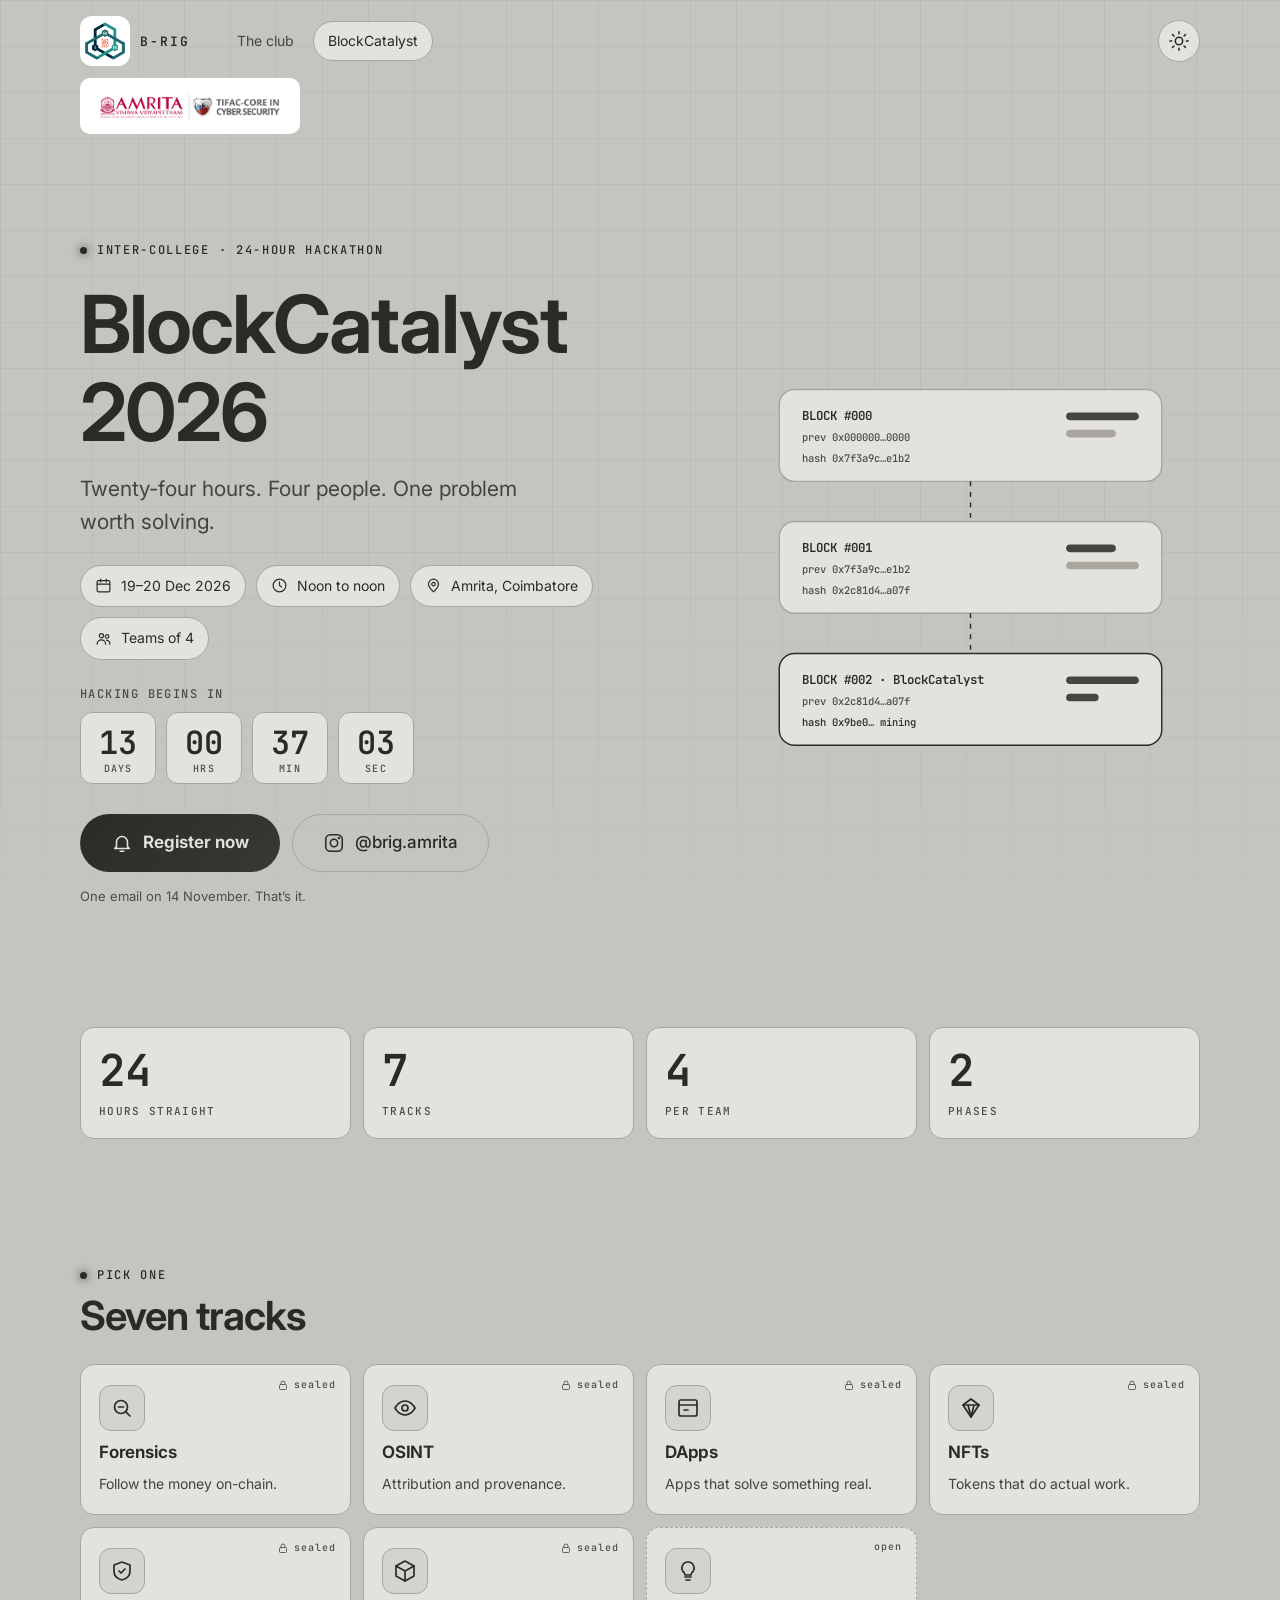
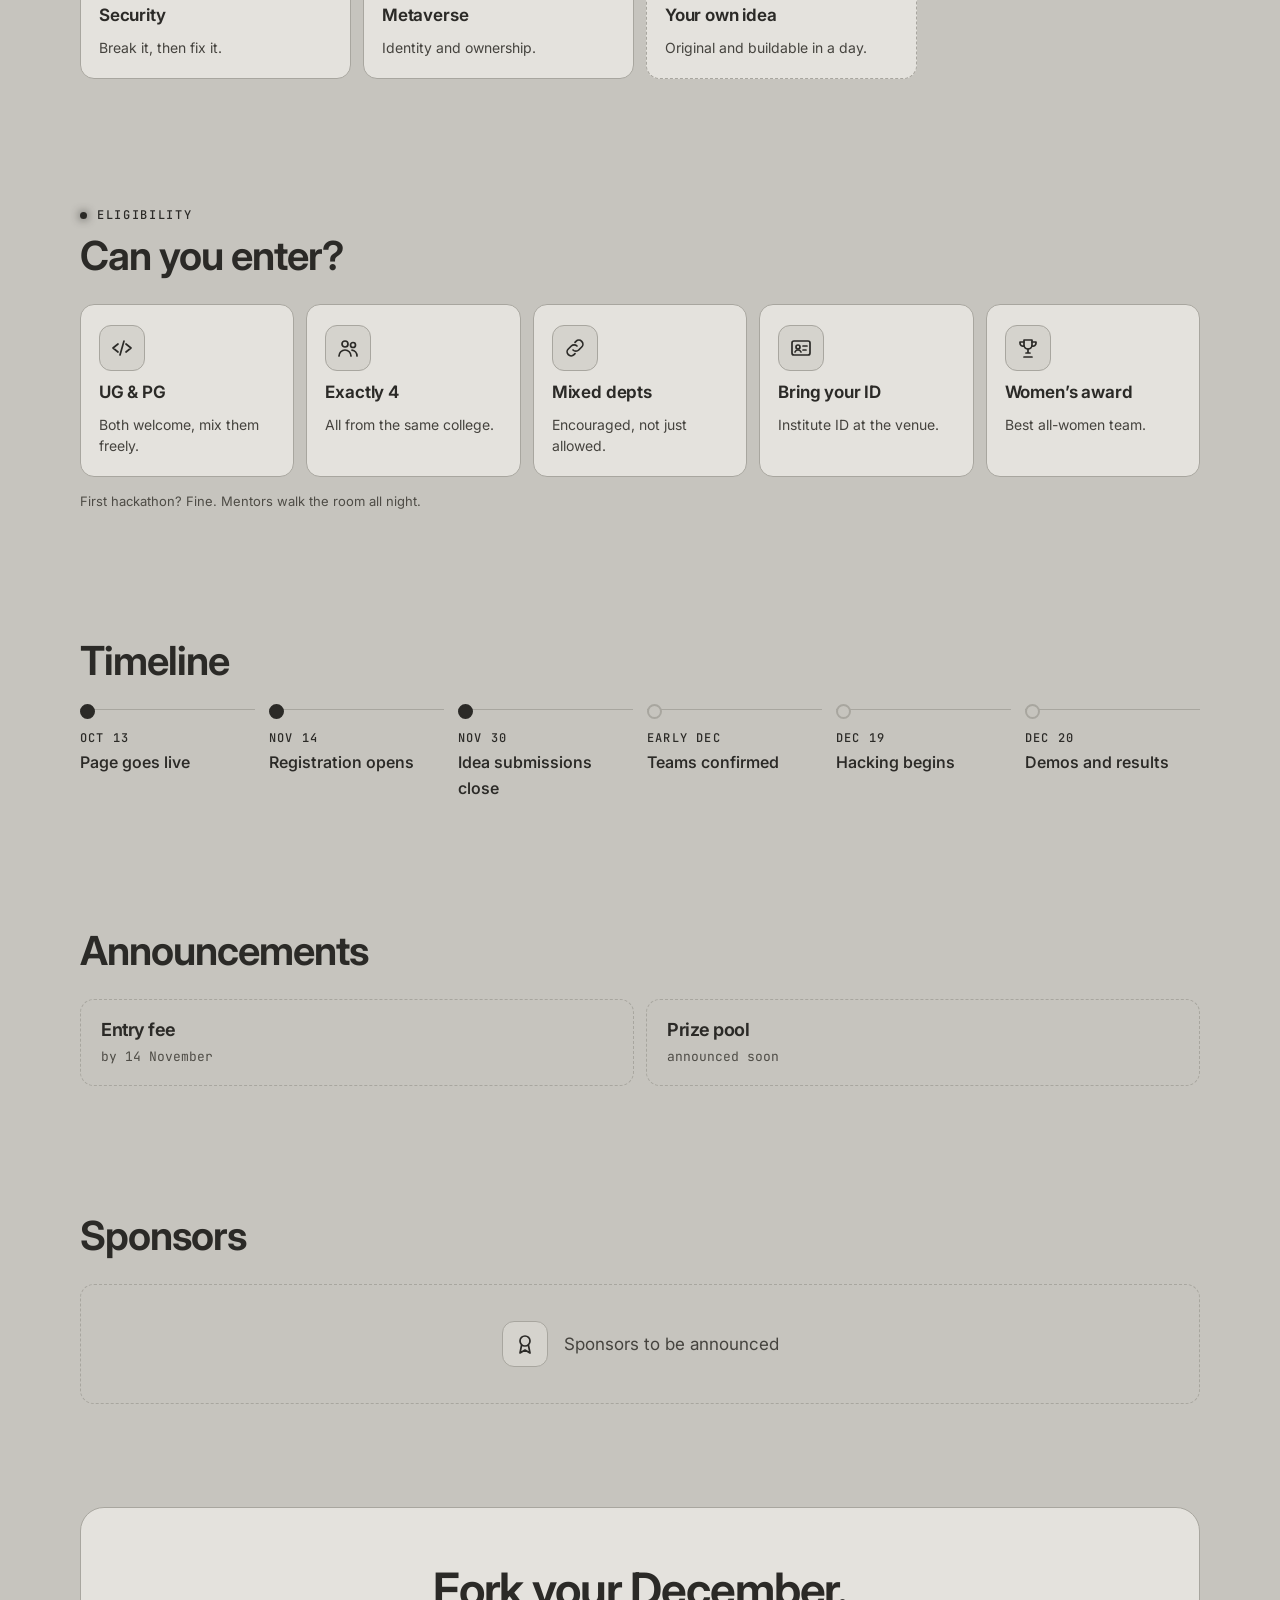
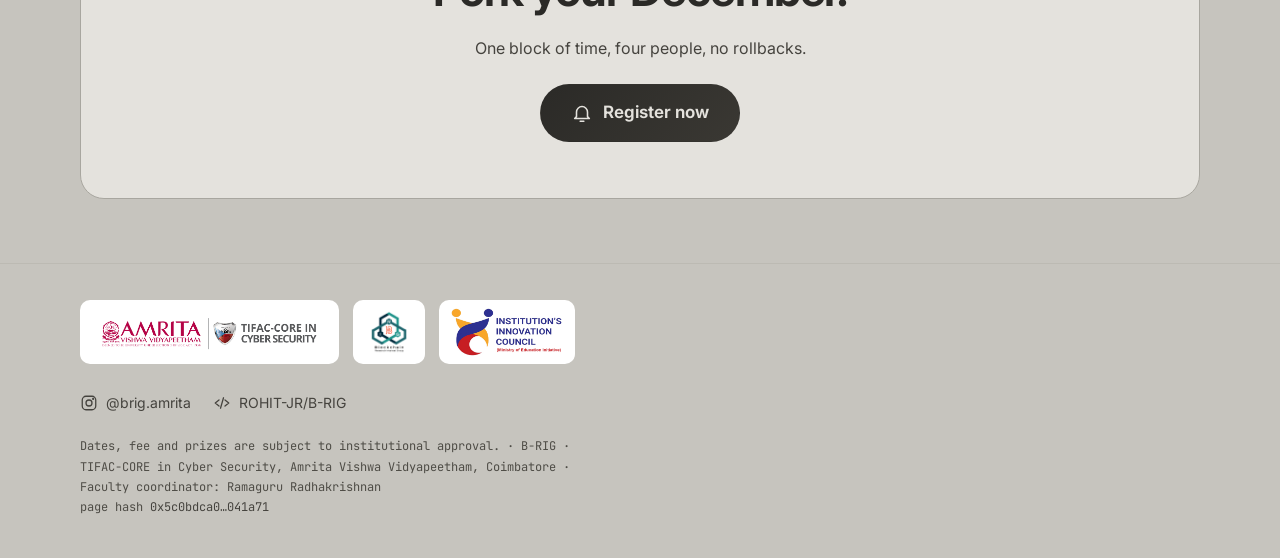
==== blockcatalyst.html @ 47c25714 "Scroll motion: staggered reveals that replay on scroll-back, scrubbed progress bar, timeline fill, h" ====
<!DOCTYPE html>
<html lang="en" data-theme="light">
<head>
<meta charset="utf-8">
<meta name="viewport" content="width=device-width, initial-scale=1, viewport-fit=cover">
<title>BlockCatalyst 2026 — 24-Hour Blockchain Hackathon | B-RIG Amrita</title>
<meta name="description" content="Twenty-four hours, four people, one problem worth solving. BlockCatalyst 2026 is an inter-college blockchain hackathon at Amrita Vishwa Vidyapeetham, Coimbatore. December 19–20. Registration opens November 14.">
<meta name="theme-color" content="#C6C4BE">
<link rel="canonical" href="https://rohit-jr.github.io/B-RIG/blockcatalyst.html">

<meta property="og:type" content="website">
<meta property="og:title" content="BlockCatalyst 2026 — 24-Hour Blockchain Hackathon">
<meta property="og:description" content="Twenty-four hours. Four people. One problem worth solving. 19–20 December 2026, Amrita Coimbatore.">
<meta property="og:url" content="https://rohit-jr.github.io/B-RIG/blockcatalyst.html">
<meta property="og:image" content="https://rohit-jr.github.io/B-RIG/assets/img/og-cover.png">
<meta name="twitter:card" content="summary_large_image">

<script>
/* Apply the saved theme before first paint so there is no flash. Light is the default. */
document.documentElement.classList.add('js');
(function(){try{var t=localStorage.getItem('brig-theme');if(t==='light'||t==='dark')document.documentElement.setAttribute('data-theme',t);}catch(e){}})();
</script>
<link rel="icon" href="assets/img/logos/brig.png">
<link rel="preconnect" href="https://fonts.googleapis.com">
<link rel="preconnect" href="https://fonts.gstatic.com" crossorigin>
<link href="https://fonts.googleapis.com/css2?family=Inter:wght@400;500;600;700&family=JetBrains+Mono:wght@400;500;600&display=swap" rel="stylesheet">
<link rel="stylesheet" href="assets/css/style.css?v=11">
</head>
<body>
<a class="skip" href="#main">Skip to content</a>

<header class="wrap topbar">
  <a class="brand" href="index.html" aria-label="B-RIG home">
    <img src="assets/img/logos/brig-mark.png" alt="" width="296" height="296">
    <span>B&#8209;RIG</span>
  </a>
  <nav class="nav" aria-label="Main">
    <a href="index.html">The club</a>
    <a href="blockcatalyst.html" aria-current="page">BlockCatalyst</a>
  </nav>
  <div class="topbar-end">
    <button class="toggle" id="theme-toggle" type="button" aria-label="Switch theme">
      <svg class="ic i-moon" aria-hidden="true"><use href="assets/img/icons.svg#moon"/></svg>
      <svg class="ic i-sun" aria-hidden="true"><use href="assets/img/icons.svg#sun"/></svg>
    </button>
  </div>
</header>

<div class="wrap instband">
  <img src="assets/img/logos/amrita-tifac.png" alt="Amrita Vishwa Vidyapeetham, TIFAC-CORE in Cyber Security" width="927" height="189">
</div>

<main id="main" class="wrap">

  <section class="hero">
    <div>
      <span class="eyebrow">Inter-college &middot; 24-hour hackathon</span>
      <h1>BlockCatalyst <span class="grad-text">2026</span></h1>
      <p class="sub">Twenty-four hours. Four people. One problem worth solving.</p>
      <div class="chips">
        <span class="chip"><svg class="ic" aria-hidden="true"><use href="assets/img/icons.svg#calendar"/></svg>19&ndash;20 Dec 2026</span><span class="chip"><svg class="ic" aria-hidden="true"><use href="assets/img/icons.svg#clock"/></svg>Noon to noon</span><span class="chip"><svg class="ic" aria-hidden="true"><use href="assets/img/icons.svg#pin"/></svg>Amrita, Coimbatore</span><span class="chip"><svg class="ic" aria-hidden="true"><use href="assets/img/icons.svg#users"/></svg>Teams of 4</span>
      </div>
      <div class="countdown">
        <span class="cd-label" data-cd-label>Registration opens in</span>
        <div class="cd-grid" aria-hidden="true">
          <div class="cd-unit"><span class="num" data-c="d">--</span><span class="lbl">DAYS</span></div>
          <div class="cd-unit"><span class="num" data-c="h">--</span><span class="lbl">HRS</span></div>
          <div class="cd-unit"><span class="num" data-c="m">--</span><span class="lbl">MIN</span></div>
          <div class="cd-unit"><span class="num" data-c="s">--</span><span class="lbl">SEC</span></div>
        </div>
      </div>
      <div class="cta-row">
        <a class="btn btn-primary btn-lg" data-form href="#"><svg class="ic" aria-hidden="true"><use href="assets/img/icons.svg#bell"/></svg><span data-cta-label>Get notified</span></a>
        <a class="btn btn-lg" href="https://www.instagram.com/brig.amrita" target="_blank" rel="noopener"><svg class="ic" aria-hidden="true"><use href="assets/img/icons.svg#instagram"/></svg>@brig.amrita</a>
      </div>
      <p class="micro">One email on 14 November. That&rsquo;s it.</p>
    </div>
    <div class="chainviz" aria-hidden="true">
  <svg viewBox="0 0 480 400" role="presentation">
    <g>
      <rect class="cv-block" x="40" y="10" width="400" height="96" rx="16"/>
      <text class="cv-title" x="64" y="42">BLOCK #000</text>
      <text class="cv-txt" x="64" y="64">prev 0x000000…0000</text>
      <text class="cv-txt" x="64" y="86">hash 0x7f3a9c…e1b2</text>
      <rect class="cv-bar a" x="340" y="34" width="76" height="8" rx="4"/>
      <rect class="cv-bar" x="340" y="52" width="52" height="8" rx="4"/>
    </g>
    <line class="cv-link" x1="240" y1="106" x2="240" y2="148"/>
    <g>
      <rect class="cv-block" x="40" y="148" width="400" height="96" rx="16"/>
      <text class="cv-title" x="64" y="180">BLOCK #001</text>
      <text class="cv-txt" x="64" y="202">prev 0x7f3a9c…e1b2</text>
      <text class="cv-txt" x="64" y="224">hash 0x2c81d4…a07f</text>
      <rect class="cv-bar a" x="340" y="172" width="52" height="8" rx="4"/>
      <rect class="cv-bar" x="340" y="190" width="76" height="8" rx="4"/>
    </g>
    <line class="cv-link" x1="240" y1="244" x2="240" y2="286"/>
    <g>
      <rect class="cv-block live" x="40" y="286" width="400" height="96" rx="16"/>
      <text class="cv-title" x="64" y="318">BLOCK #002 · BlockCatalyst</text>
      <text class="cv-txt" x="64" y="340">prev 0x2c81d4…a07f</text>
      <text class="cv-txt pop" x="64" y="362">hash 0x9be0…  mining</text>
      <rect class="cv-bar a" x="340" y="310" width="76" height="8" rx="4"/>
      <rect class="cv-bar a" x="340" y="328" width="34" height="8" rx="4"/>
    </g>
  </svg>
</div>
  </section>

  <section class="section" aria-label="At a glance">
    <ul class="tiles t4">
      <li class="tile stat"><span class="num"><b>24</b></span><span class="lbl">hours straight</span></li><li class="tile stat"><span class="num"><b>7</b></span><span class="lbl">tracks</span></li><li class="tile stat"><span class="num"><b>4</b></span><span class="lbl">per team</span></li><li class="tile stat"><span class="num"><b>2</b></span><span class="lbl">phases</span></li>
    </ul>
  </section>

  <section class="section" id="tracks" aria-labelledby="tr-h">
    <div class="section-head">
      <span class="eyebrow">Pick one</span>
      <h2 id="tr-h">Seven tracks</h2>
    </div>
    <ul class="tiles t7" id="verts" aria-label="Competition tracks"></ul>
  </section>

  <section class="section" aria-labelledby="who-h">
    <div class="section-head">
      <span class="eyebrow">Eligibility</span>
      <h2 id="who-h">Can you enter?</h2>
    </div>
    <ul class="tiles t5">
      <li class="tile"><span class="tile-ic"><svg class="ic" aria-hidden="true"><use href="assets/img/icons.svg#code"/></svg></span><h3>UG &amp; PG</h3><p>Both welcome, mix them freely.</p></li>
      <li class="tile"><span class="tile-ic"><svg class="ic" aria-hidden="true"><use href="assets/img/icons.svg#users"/></svg></span><h3>Exactly 4</h3><p>All from the same college.</p></li>
      <li class="tile"><span class="tile-ic"><svg class="ic" aria-hidden="true"><use href="assets/img/icons.svg#link"/></svg></span><h3>Mixed depts</h3><p>Encouraged, not just allowed.</p></li>
      <li class="tile"><span class="tile-ic"><svg class="ic" aria-hidden="true"><use href="assets/img/icons.svg#idcard"/></svg></span><h3>Bring your ID</h3><p>Institute ID at the venue.</p></li>
      <li class="tile"><span class="tile-ic"><svg class="ic" aria-hidden="true"><use href="assets/img/icons.svg#trophy"/></svg></span><h3>Women&rsquo;s award</h3><p>Best all-women team.</p></li>
    </ul>
    <p class="micro">First hackathon? Fine. Mentors walk the room all night.</p>
  </section>

  <section class="section" aria-labelledby="tl-h">
    <div class="section-head">
      <h2 id="tl-h">Timeline</h2>
    </div>
    <ol class="timeline" id="timeline"></ol>
  </section>

  <section class="section" aria-labelledby="pd-h">
    <div class="section-head">
      <h2 id="pd-h">Announcements</h2>
    </div>
    <div class="tiles" id="pcards"></div>
  </section>

  <section class="section" aria-labelledby="sp-h">
    <div class="section-head">
      <h2 id="sp-h">Sponsors</h2>
    </div>
    <div class="sponsor-slot">
      <span class="tile-ic"><svg class="ic" aria-hidden="true"><use href="assets/img/icons.svg#award"/></svg></span>
      <p>Sponsors to be announced</p>
    </div>
  </section>

  <section class="band">
    <h2>Fork your <span class="grad-text">December</span>.</h2>
    <p>One block of time, four people, no rollbacks.</p>
    <a class="btn btn-primary btn-lg" data-form href="#"><svg class="ic" aria-hidden="true"><use href="assets/img/icons.svg#bell"/></svg><span data-cta-label>Get notified</span></a>
  </section>

</main>

<footer>
  <div class="wrap">
    <div class="logos">
      <img src="assets/img/logos/amrita-tifac.png" alt="Amrita Vishwa Vidyapeetham, TIFAC-CORE in Cyber Security" width="927" height="189" loading="lazy">
      <img src="assets/img/logos/brig.png" alt="Blockchain Research Interest Group" width="400" height="400" loading="lazy">
      <img src="assets/img/logos/iic.jpg" alt="Institution&rsquo;s Innovation Council" width="440" height="190" loading="lazy">
    </div>
    <div class="flinks">
      <a href="https://www.instagram.com/brig.amrita" target="_blank" rel="noopener"><svg class="ic" aria-hidden="true"><use href="assets/img/icons.svg#instagram"/></svg>@brig.amrita</a>
      <a href="https://github.com/ROHIT-JR/B-RIG" target="_blank" rel="noopener"><svg class="ic" aria-hidden="true"><use href="assets/img/icons.svg#code"/></svg>ROHIT-JR/B-RIG</a>
    </div>
    <p class="fine">Dates, fee and prizes are subject to institutional approval. &middot; B-RIG &middot; TIFAC-CORE in Cyber Security, Amrita Vishwa Vidyapeetham, Coimbatore &middot; Faculty coordinator: Ramaguru Radhakrishnan<br>page hash <span class="hash" data-hash>computing&hellip;</span></p>
  </div>
</footer>

<div class="stickybar">
  <span class="when" data-cta-when><b>Opens 14 Nov</b>19&ndash;20 Dec &middot; Amrita</span>
  <a class="btn btn-primary" data-form href="#"><span data-cta-label>Get notified</span><svg class="ic" aria-hidden="true"><use href="assets/img/icons.svg#arrow"/></svg></a>
</div>

<script src="assets/js/main.js?v=11"></script>
</body>
</html>
---- assets/css/style.css ----
/* ==========================================================================
   B-RIG — dark by default, light via the header toggle.
   Dark: near-black canvas, circuit grid texture, neon green → cyan accent.
   Light: the original warm-grey monochrome; accent collapses to ink.
   Theme is set on <html data-theme="dark|light"> by an inline script in <head>.
   ========================================================================== */

:root {
  /* Palette is sampled from the B-RIG logo: deep navy-teal, steel teal,
     bright teal, and the red-orange of the "B". */
  --bg: #04121b;
  --bg-2: #071a26;
  --surface: #0a2130;
  --surface-2: #0f2c3e;
  --line: #18414f;
  --line-soft: #11303d;

  --text: #e9f4f4;
  --muted: #9fb8bf;
  --dim: #7fa0a9;

  --accent: #2cc4b3;           /* logo teal #189084, lifted for dark canvas */
  --accent-2: #1f8fa6;         /* logo steel teal #18606c, lifted */
  --pop: #ff5a3c;              /* logo "B" red-orange #f02400, text-safe on dark */
  --accent-ink: #031a1a;       /* text on top of the accent gradient */
  --grad: linear-gradient(135deg, #2cc4b3 0%, #1f8fa6 100%);
  --glow: rgba(44, 196, 179, .24);
  --glow-2: rgba(240, 36, 0, .08);
  --grid: rgba(44, 196, 179, .06);
  --chip-bg: #ffffff;          /* institutional marks always sit on white */

  --sans: 'Inter', system-ui, -apple-system, 'Segoe UI', sans-serif;
  --mono: 'JetBrains Mono', ui-monospace, SFMono-Regular, Menlo, monospace;
  --radius: 14px;
  --wrap: 1200px;
  --gutter: clamp(16px, 4vw, 40px);
  color-scheme: dark;
}

:root[data-theme="light"] {
  /* Warm-grey monochrome light theme: no accent hue, ink does the work. */
  --bg: #C6C4BE;
  --bg-2: #BEBCB5;
  --surface: #E4E2DD;
  --surface-2: #D5D3CD;
  --line: #A8A69F;
  --line-soft: #BCBAB3;

  --text: #2B2A27;
  --muted: #45433E;
  --dim: #4E4C46;

  --accent: #2B2A27;
  --accent-2: #45433E;
  --pop: #2B2A27;
  --accent-ink: #E4E2DD;
  --grad: linear-gradient(135deg, #2B2A27, #3a3833);
  --glow: transparent;
  --glow-2: transparent;
  --grid: rgba(43, 42, 39, .05);
  color-scheme: light;
}

* { box-sizing: border-box; }
html { scroll-behavior: smooth; -webkit-text-size-adjust: 100%; }

body {
  margin: 0;
  background: var(--bg);
  color: var(--text);
  font-family: var(--sans);
  font-size: 16px;
  line-height: 1.6;
  -webkit-font-smoothing: antialiased;
  position: relative;
  overflow-x: hidden;
  transition: background .25s ease, color .25s ease;
}

/* Texture: a faint circuit grid that fades out toward the bottom, plus two
   soft glows. Fixed, so it stays put while content scrolls over it. */
body::before {
  content: "";
  position: fixed;
  inset: 0;
  z-index: -1;
  pointer-events: none;
  background:
    radial-gradient(60% 40% at 85% -5%, var(--glow), transparent 70%),
    radial-gradient(45% 35% at 5% 8%, var(--glow-2), transparent 70%),
    linear-gradient(var(--grid) 1px, transparent 1px) 0 0 / 46px 46px,
    linear-gradient(90deg, var(--grid) 1px, transparent 1px) 0 0 / 46px 46px;
  -webkit-mask-image: linear-gradient(#000 55%, rgba(0, 0, 0, .35));
          mask-image: linear-gradient(#000 55%, rgba(0, 0, 0, .35));
}

h1, h2, h3 { font-family: var(--sans); font-weight: 650; letter-spacing: -0.025em; line-height: 1.1; margin: 0; }
p { margin: 0; }
a { color: var(--accent); text-underline-offset: 3px; }
ul, ol { margin: 0; padding: 0; list-style: none; }
img { max-width: 100%; }
svg { display: block; }

.mono { font-family: var(--mono); }
.dim { color: var(--dim); }
.ic { width: 22px; height: 22px; fill: none; stroke: currentColor; stroke-width: 1.7; stroke-linecap: round; stroke-linejoin: round; flex: none; }

.sr-only { position: absolute; width: 1px; height: 1px; margin: -1px; padding: 0; overflow: hidden; clip: rect(0 0 0 0); white-space: nowrap; border: 0; }
.skip { position: absolute; left: -9999px; top: 8px; padding: 10px 16px; background: var(--surface); border: 1px solid var(--line); border-radius: 10px; color: var(--text); z-index: 100; }
.skip:focus { left: 16px; }

.wrap { max-width: var(--wrap); margin: 0 auto; padding: 0 var(--gutter); }

/* ---------- buttons ---------- */

.btn {
  display: inline-flex;
  align-items: center;
  justify-content: center;
  gap: 10px;
  padding: 12px 22px;
  border: 1px solid var(--line);
  border-radius: 999px;
  background: transparent;
  color: var(--text);
  font: 500 15px/1 var(--sans);
  text-decoration: none;
  cursor: pointer;
  transition: transform .15s ease, box-shadow .2s ease, border-color .2s ease, background .2s ease;
}
.btn:hover { border-color: var(--accent); transform: translateY(-1px); }
.btn:focus-visible, .toggle:focus-visible, .tile:focus-visible { outline: 2px solid var(--accent); outline-offset: 3px; }

/* The one button that matters. Gradient fill + glow so it is the loudest
   thing on the screen in dark mode; solid ink in light mode. */
.btn-primary {
  background: var(--grad);
  border-color: transparent;
  color: var(--accent-ink);
  font-weight: 650;
  box-shadow: 0 0 0 0 var(--glow), 0 8px 28px -8px var(--glow);
  animation: cta-pulse 2.8s ease-in-out infinite;
}
.btn-primary:hover { border-color: transparent; box-shadow: 0 0 0 6px var(--glow), 0 10px 34px -6px var(--glow); }
.btn-lg { padding: 17px 30px; font-size: 17px; }
@keyframes cta-pulse {
  0%, 100% { box-shadow: 0 0 0 0 var(--glow), 0 8px 28px -8px var(--glow); }
  50%      { box-shadow: 0 0 0 7px transparent, 0 8px 34px -4px var(--glow); }
}

/* ---------- header ---------- */

.topbar {
  display: flex;
  flex-wrap: wrap;
  align-items: center;
  gap: 12px 20px;
  padding-top: 16px;
  padding-bottom: 12px;
}
.brand { display: inline-flex; align-items: center; gap: 10px; color: var(--text); text-decoration: none; font: 600 13px/1 var(--mono); letter-spacing: .16em; white-space: nowrap; }
.brand img { width: 50px; height: 50px; display: block; background: var(--chip-bg); padding: 4px; border-radius: 12px; }
.nav { display: flex; gap: 4px; margin-left: 12px; }
.nav a { padding: 8px 14px; border-radius: 999px; color: var(--muted); text-decoration: none; font-size: 14px; white-space: nowrap; border: 1px solid transparent; }
.nav a:hover { color: var(--text); }
.nav a[aria-current="page"] { color: var(--text); background: var(--surface); border-color: var(--line); }
.topbar-end { margin-left: auto; display: flex; align-items: center; gap: 10px; }
.toggle {
  width: 42px; height: 42px;
  display: grid; place-items: center;
  border-radius: 999px;
  border: 1px solid var(--line);
  background: var(--surface);
  color: var(--text);
  cursor: pointer;
}
.toggle:hover { border-color: var(--accent); }
.toggle .i-sun { display: none; }
:root[data-theme="light"] .toggle .i-sun { display: block; }
:root[data-theme="light"] .toggle .i-moon { display: none; }

.instband { padding-bottom: 14px; }
.instband img { height: 40px; width: auto; max-width: 100%; display: block; background: var(--chip-bg); padding: 8px 12px; border-radius: 10px; box-sizing: content-box; }

/* ---------- hero ---------- */

.hero { display: grid; gap: 40px; align-items: center; padding: clamp(32px, 7vw, 88px) 0 clamp(28px, 5vw, 56px); }
.eyebrow { font: 500 12px/1.4 var(--mono); letter-spacing: .14em; text-transform: uppercase; color: var(--accent); display: inline-flex; align-items: center; gap: 10px; }
.eyebrow::before { content: ""; width: 7px; height: 7px; border-radius: 50%; background: var(--pop); box-shadow: 0 0 10px var(--pop); animation: blink 1.8s ease-in-out infinite; }
@keyframes blink { 50% { opacity: .35; } }

.hero h1 { font-size: clamp(38px, 7.6vw, 80px); margin: 18px 0 16px; }
.grad-text { background: var(--grad); -webkit-background-clip: text; background-clip: text; color: transparent; }
:root[data-theme="light"] .grad-text { color: var(--text); background: none; }
.hero .sub { font-size: clamp(17px, 2vw, 21px); color: var(--muted); max-width: 34ch; }

.chips { display: flex; flex-wrap: wrap; gap: 10px; margin: 26px 0 0; }
.chip { display: inline-flex; align-items: center; gap: 9px; padding: 9px 14px; border: 1px solid var(--line); border-radius: 999px; background: var(--surface); font-size: 14px; color: var(--text); }
.chip .ic { width: 17px; height: 17px; color: var(--accent); }

.cta-row { display: flex; flex-wrap: wrap; gap: 12px; margin-top: 30px; align-items: center; }
.micro { color: var(--dim); font-size: 13px; margin-top: 14px; }

/* chain visual */
.chainviz { width: 100%; max-width: 520px; margin-inline: auto; color: var(--accent); }
.chainviz svg { width: 100%; height: auto; overflow: visible; }
.cv-block { fill: var(--surface); stroke: var(--line); stroke-width: 1.5; }
.cv-block.live { stroke: var(--pop); filter: drop-shadow(0 0 10px var(--glow-2)); }
.cv-txt.pop { fill: var(--pop); }
.cv-txt { font: 500 11px var(--mono); fill: var(--dim); }
.cv-title { font: 600 13px var(--mono); fill: var(--text); }
.cv-link { stroke: var(--accent); stroke-width: 1.5; stroke-dasharray: 5 6; animation: flow 1.6s linear infinite; opacity: .8; }
@keyframes flow { to { stroke-dashoffset: -22; } }
.cv-bar { fill: var(--line); }
.cv-bar.a { fill: var(--accent); opacity: .85; }
:root[data-theme="light"] .cv-link { opacity: 1; }

/* ---------- countdown ---------- */

.countdown { margin-top: 28px; }
.cd-label { font: 500 12px/1 var(--mono); letter-spacing: .12em; text-transform: uppercase; color: var(--dim); margin-bottom: 12px; display: block; }
.cd-grid { display: grid; grid-template-columns: repeat(4, minmax(0, 76px)); gap: 10px; }
.cd-unit { background: var(--surface); border: 1px solid var(--line); border-radius: 12px; padding: 12px 6px 9px; text-align: center; }
.cd-unit:last-child .num { color: var(--pop); }
.cd-unit .num { display: block; font: 600 clamp(24px, 6vw, 32px)/1.1 var(--mono); color: var(--text); font-variant-numeric: tabular-nums; }
.cd-unit .lbl { display: block; margin-top: 4px; font: 500 10px/1 var(--mono); letter-spacing: .12em; color: var(--dim); }

/* ---------- sections ---------- */

.section { padding: clamp(32px, 5vw, 64px) 0; }
.section-head { display: flex; flex-direction: column; gap: 10px; margin-bottom: 26px; }
.section-head h2 { font-size: clamp(26px, 4.2vw, 40px); }

.tiles { display: grid; gap: 12px; grid-template-columns: repeat(2, minmax(0, 1fr)); }
.tile {
  position: relative;
  background: var(--surface);
  border: 1px solid var(--line);
  border-radius: var(--radius);
  padding: 20px 18px;
  display: flex;
  flex-direction: column;
  gap: 12px;
  transition: border-color .2s ease, transform .2s ease, background .2s ease;
}
.tile:hover { border-color: var(--accent); transform: translateY(-3px); }
.tile h3 { font-size: 17px; letter-spacing: -0.01em; }
.tile p { color: var(--muted); font-size: 14px; line-height: 1.5; }
.tile-ic {
  width: 46px; height: 46px;
  display: grid; place-items: center;
  border-radius: 12px;
  background: var(--surface-2);
  border: 1px solid var(--line);
  color: var(--accent);
}
.tile-ic .ic { width: 24px; height: 24px; }
.tile .tag { position: absolute; top: 14px; right: 14px; font: 500 10px/1 var(--mono); letter-spacing: .1em; color: var(--dim); display: inline-flex; align-items: center; gap: 5px; }
.tile .tag .ic { width: 12px; height: 12px; }
.tile.open { border-style: dashed; }

.stat .num { font: 600 clamp(30px, 6vw, 44px)/1 var(--mono); color: var(--text); }
.stat .num b { font-weight: 600; background: var(--grad); -webkit-background-clip: text; background-clip: text; color: transparent; }
:root[data-theme="light"] .stat .num b { color: var(--text); background: none; }
.stat .lbl { font: 500 11px/1.3 var(--mono); letter-spacing: .12em; color: var(--dim); text-transform: uppercase; }

/* feature card on the homepage */
.feature {
  display: grid;
  gap: 28px;
  padding: clamp(22px, 4vw, 40px);
  border-radius: 20px;
  background:
    linear-gradient(var(--surface), var(--surface)) padding-box,
    var(--grad) border-box;
  border: 1px solid transparent;
  color: var(--text);
}
:root[data-theme="light"] .feature { background: var(--surface); border-color: var(--line); }
.feature h3 { font-size: clamp(28px, 5vw, 44px); margin: 14px 0 8px; }
.feature p.sub { color: var(--muted); max-width: 38ch; }

/* ---------- timeline ---------- */

.timeline { display: grid; gap: 0; }
.tl { position: relative; padding: 0 0 22px 28px; border-left: 1px solid var(--line); }
.tl:last-child { padding-bottom: 0; border-left-color: transparent; }
.tl::before { content: ""; position: absolute; left: -6px; top: 4px; width: 11px; height: 11px; border-radius: 50%; background: var(--bg); border: 2px solid var(--line); }
.tl.done::before, .tl.next::before { background: var(--accent); border-color: var(--accent); box-shadow: 0 0 12px var(--glow); }
.tl-date { font: 500 12px/1 var(--mono); letter-spacing: .1em; color: var(--accent); display: block; margin-bottom: 6px; }
.tl-title { font-weight: 550; font-size: 16px; }

/* ---------- pending ---------- */

.pending-card { border: 1px dashed var(--line); border-radius: var(--radius); padding: 20px; background: transparent; display: flex; flex-direction: column; gap: 8px; }
.pending-card .ps { font: 500 11px/1 var(--mono); letter-spacing: .12em; color: var(--pop); }
.pending-card h3 { font-size: 18px; }
.pending-card .pd { font: 400 13px var(--mono); color: var(--dim); }

/* ---------- sponsors ---------- */

.sponsor-slot { border: 1px dashed var(--line); border-radius: var(--radius); padding: clamp(22px, 4vw, 36px); display: flex; align-items: center; justify-content: center; gap: 16px; text-align: left; color: var(--muted); font-size: 17px; }

/* ---------- closing CTA ---------- */

.band {
  margin: clamp(16px, 3vw, 40px) 0 clamp(32px, 5vw, 64px);
  padding: clamp(28px, 5vw, 56px) clamp(20px, 4vw, 48px);
  border-radius: 24px;
  border: 1px solid var(--line);
  background:
    radial-gradient(70% 120% at 100% 0%, var(--glow), transparent 60%),
    var(--surface);
  text-align: center;
  display: flex; flex-direction: column; align-items: center; gap: 22px;
}
.band h2 { font-size: clamp(28px, 5vw, 46px); }
.band p { color: var(--muted); max-width: 44ch; }

/* ---------- footer ---------- */

footer { border-top: 1px solid var(--line-soft); padding: 36px 0 calc(40px + env(safe-area-inset-bottom)); }
.logos { display: flex; flex-wrap: wrap; gap: 14px; align-items: center; margin-bottom: 28px; }
.logos img { height: 48px; width: auto; max-width: 100%; background: var(--chip-bg); padding: 8px 12px; border-radius: 10px; box-sizing: content-box; }

.flinks { display: flex; flex-wrap: wrap; gap: 10px 22px; font-size: 14px; }
.flinks a { color: var(--muted); display: inline-flex; align-items: center; gap: 8px; text-decoration: none; }
.flinks a:hover { color: var(--accent); }
.flinks .ic { width: 18px; height: 18px; }
.fine { margin-top: 22px; font: 400 12px/1.7 var(--mono); color: var(--dim); max-width: 70ch; }
.fine .hash { color: var(--muted); }

/* ---------- sticky phone CTA ---------- */

.stickybar { display: none; }


/* ---------- responsive ---------- */

@media (min-width: 900px) {
  .hero { grid-template-columns: 1.15fr .85fr; }
  .tiles.t3 { grid-template-columns: repeat(3, minmax(0, 1fr)); }
  .tiles.t4 { grid-template-columns: repeat(4, minmax(0, 1fr)); }
  .tiles.t5 { grid-template-columns: repeat(5, minmax(0, 1fr)); }
  .feature { grid-template-columns: 1.3fr 1fr; align-items: center; }
  .timeline { grid-template-columns: repeat(6, 1fr); gap: 14px; }
  .tl { padding: 22px 0 0; border-left: 0; border-top: 1px solid var(--line); }
  .tl:last-child { border-top-color: var(--line); }
  .tl::before { left: 0; top: -6px; }
}
@media (min-width: 1100px) {
  .tiles.t7 { grid-template-columns: repeat(4, minmax(0, 1fr)); }
}
@media (max-width: 899px) {
  .tiles.t5 .tile:last-child:nth-child(odd),
  .tiles.t7 .tile:last-child:nth-child(odd) { grid-column: 1 / -1; }
  .chainviz { max-width: 420px; }
}

/* Phones. Header becomes two rows: brand + toggle, then a full-width
   segmented nav. The primary CTA is pinned to the bottom of the screen so
   "get notified" is one thumb-tap from anywhere on the page. */
@media (max-width: 640px) {
  body { font-size: 15px; padding-bottom: calc(84px + env(safe-area-inset-bottom)); }
  .topbar { gap: 10px; padding-top: 12px; padding-bottom: 6px; }
  .topbar-end { order: 2; }
  .nav { order: 3; flex: 1 0 100%; margin: 0; background: var(--surface); border: 1px solid var(--line); border-radius: 999px; padding: 4px; }
  .nav a { flex: 1; text-align: center; padding: 10px 8px; }
  .instband img { height: 34px; padding: 7px 10px; }
  .hero { padding-top: 22px; gap: 28px; }
  .hero h1 { margin-top: 14px; }
  .cta-row .btn-lg { width: 100%; }
  .chip { font-size: 13px; padding: 8px 12px; }
  .cd-grid { grid-template-columns: repeat(4, 1fr); }
  .tile { padding: 16px 14px; }
  .tile-ic { width: 42px; height: 42px; }
  .logos img { height: 42px; }
  .band .btn { width: 100%; }

  .stickybar {
    display: flex;
    align-items: center;
    gap: 12px;
    position: fixed;
    left: 0; right: 0; bottom: 0;
    z-index: 50;
    padding: 10px 14px calc(10px + env(safe-area-inset-bottom));
    background: color-mix(in srgb, var(--bg) 88%, transparent);
    -webkit-backdrop-filter: blur(14px);
            backdrop-filter: blur(14px);
    border-top: 1px solid var(--line);
  }
  .stickybar .when { font: 500 11px/1.3 var(--mono); letter-spacing: .06em; color: var(--muted); flex: 1; }
  .stickybar .when b { display: block; color: var(--text); font-weight: 600; }
  .stickybar .btn { flex: none; padding: 13px 20px; animation: none; }
}

@media (prefers-reduced-motion: reduce) {
  html { scroll-behavior: auto; }
  *, *::before, *::after { animation: none !important; transition: none !important; }
}

/* ==========================================================================
   Scroll motion
   - Content is visible by default. Elements are only hidden once JS has set
     html.js AND html.reveal-ready, and only for users who have not asked for
     reduced motion. If JS or IntersectionObserver fails, nothing stays hidden.
   - Everything animates transform/opacity only.
   - Reveals replay when you scroll back up past an item and return (re-armed
     in main.js); scrubbed effects (progress bar, timeline fill, hero parallax)
     simply follow the scroll position, so they reverse by themselves.
   ========================================================================== */

html { scroll-padding-bottom: 96px; }

.progress { position: fixed; top: 0; left: 0; right: 0; height: 3px; z-index: 60; pointer-events: none; }
.progress i { display: block; height: 100%; background: var(--grad); transform-origin: left; transform: scaleX(0); }

.timeline { position: relative; }
.tl-fill { position: absolute; left: -1px; top: 0; bottom: 0; width: 2px; background: var(--grad); transform-origin: top; transform: scaleY(var(--p, 0)); pointer-events: none; }
.tl.lit::before { background: var(--accent); border-color: var(--accent); }
.tl.lit .tl-title { color: var(--text); }
@media (min-width: 900px) {
  .tl-fill { left: 0; right: 0; top: -1px; bottom: auto; width: auto; height: 2px; transform-origin: left; transform: scaleX(var(--p, 0)); }
}

@media (prefers-reduced-motion: no-preference) {
  /* hero: load-in sequence, plain CSS so it never depends on the observer */
  .hero > div:first-child > * { animation: rise .8s cubic-bezier(.16, 1, .3, 1) both; }
  .hero > div:first-child > *:nth-child(1) { animation-delay: .05s; }
  .hero > div:first-child > *:nth-child(2) { animation-delay: .15s; }
  .hero > div:first-child > *:nth-child(3) { animation-delay: .25s; }
  .hero > div:first-child > *:nth-child(4) { animation-delay: .35s; }
  .hero > div:first-child > *:nth-child(5) { animation-delay: .45s; }
  .hero > div:first-child > *:nth-child(6) { animation-delay: .55s; }
  .hero > .chainviz { animation: rise .9s cubic-bezier(.16, 1, .3, 1) .3s both; }
  @keyframes rise { from { opacity: 0; transform: translate3d(0, 22px, 0); } to { opacity: 1; transform: none; } }

  /* section reveals */
  html.js.reveal-ready [data-rv] {
    transition: opacity .56s cubic-bezier(.16, 1, .3, 1) var(--d, 0ms), transform .56s cubic-bezier(.16, 1, .3, 1) var(--d, 0ms);
  }
  html.js.reveal-ready:not(.reveal-all) [data-rv]:not(.in) { opacity: 0; transform: translate3d(0, var(--rv-y, 24px), 0); }
  html.js.reveal-ready:not(.reveal-all) [data-rv="tile"]:not(.in) { transform: translate3d(0, 20px, 0) scale(.98); }

  .chainviz svg { will-change: transform; }
}
@media (max-width: 640px) { :root { --rv-y: 16px; } }
@media print { [data-rv] { opacity: 1 !important; transform: none !important; } }
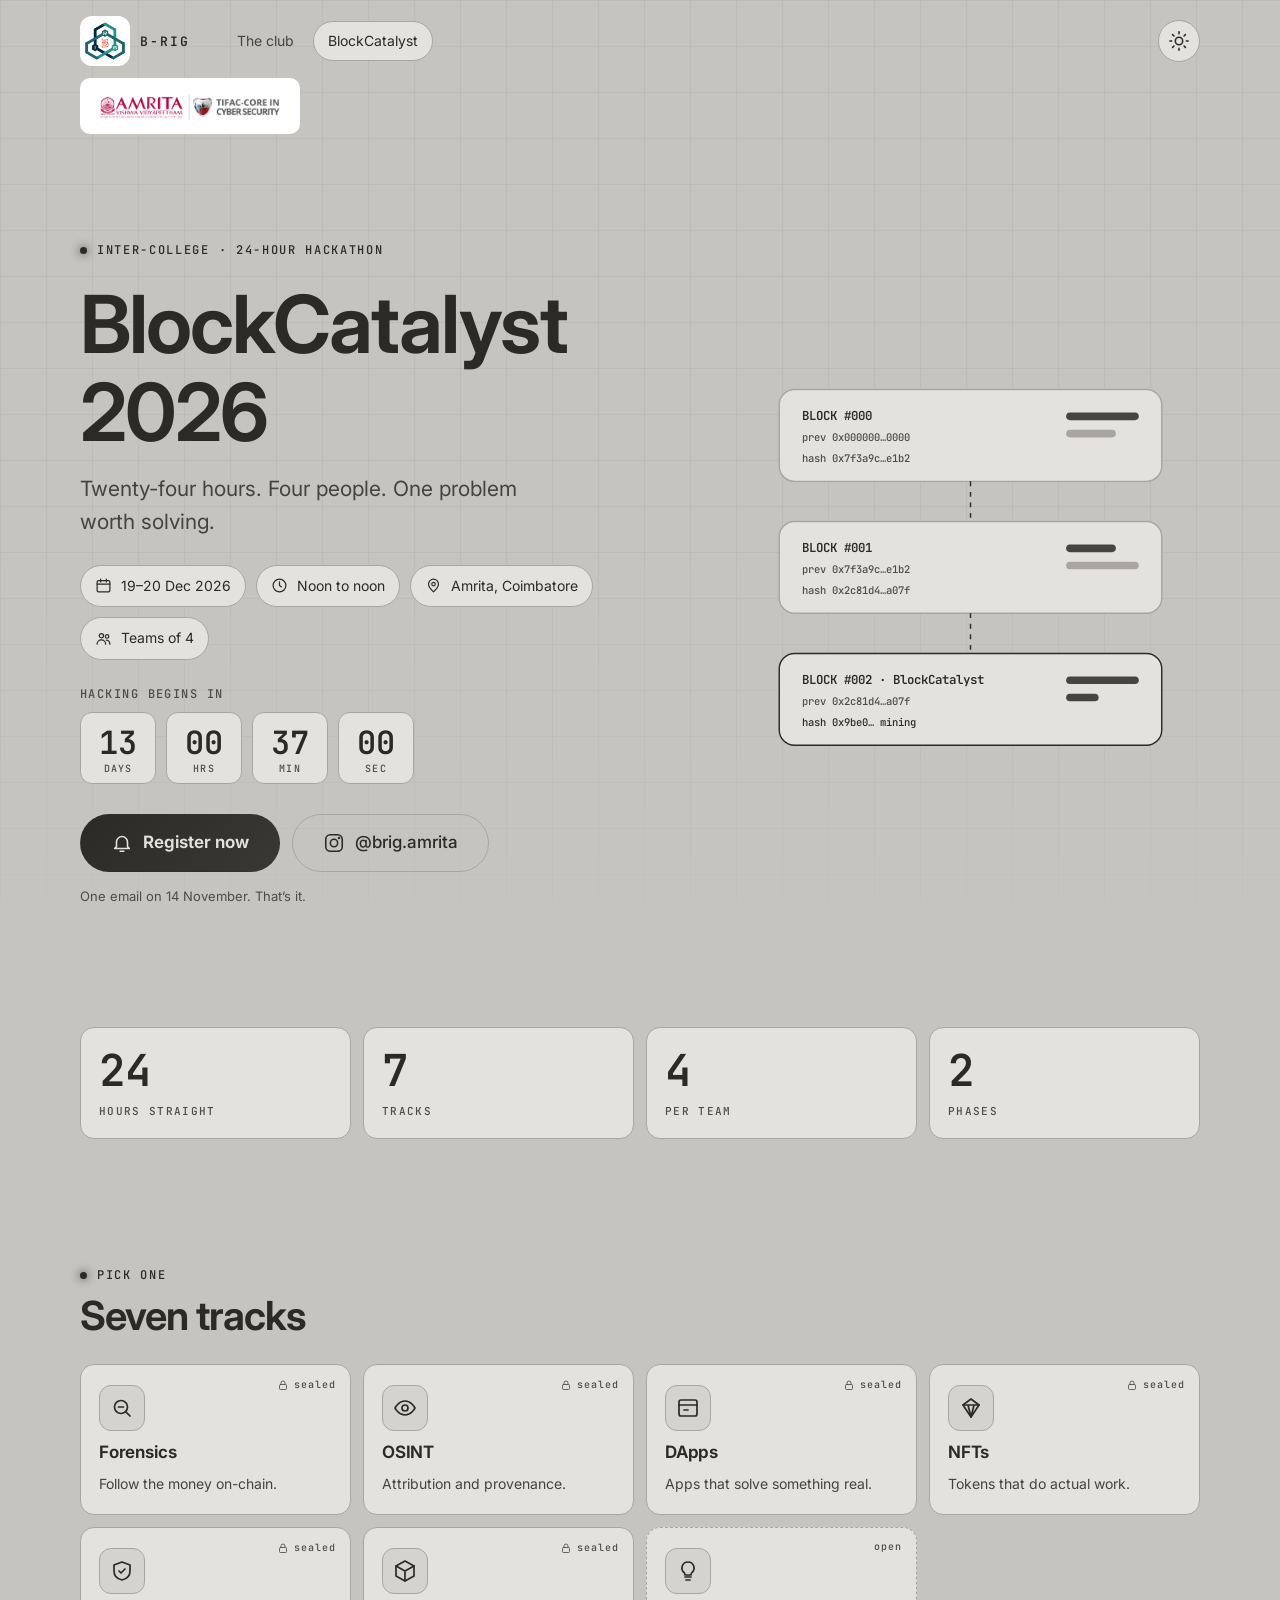
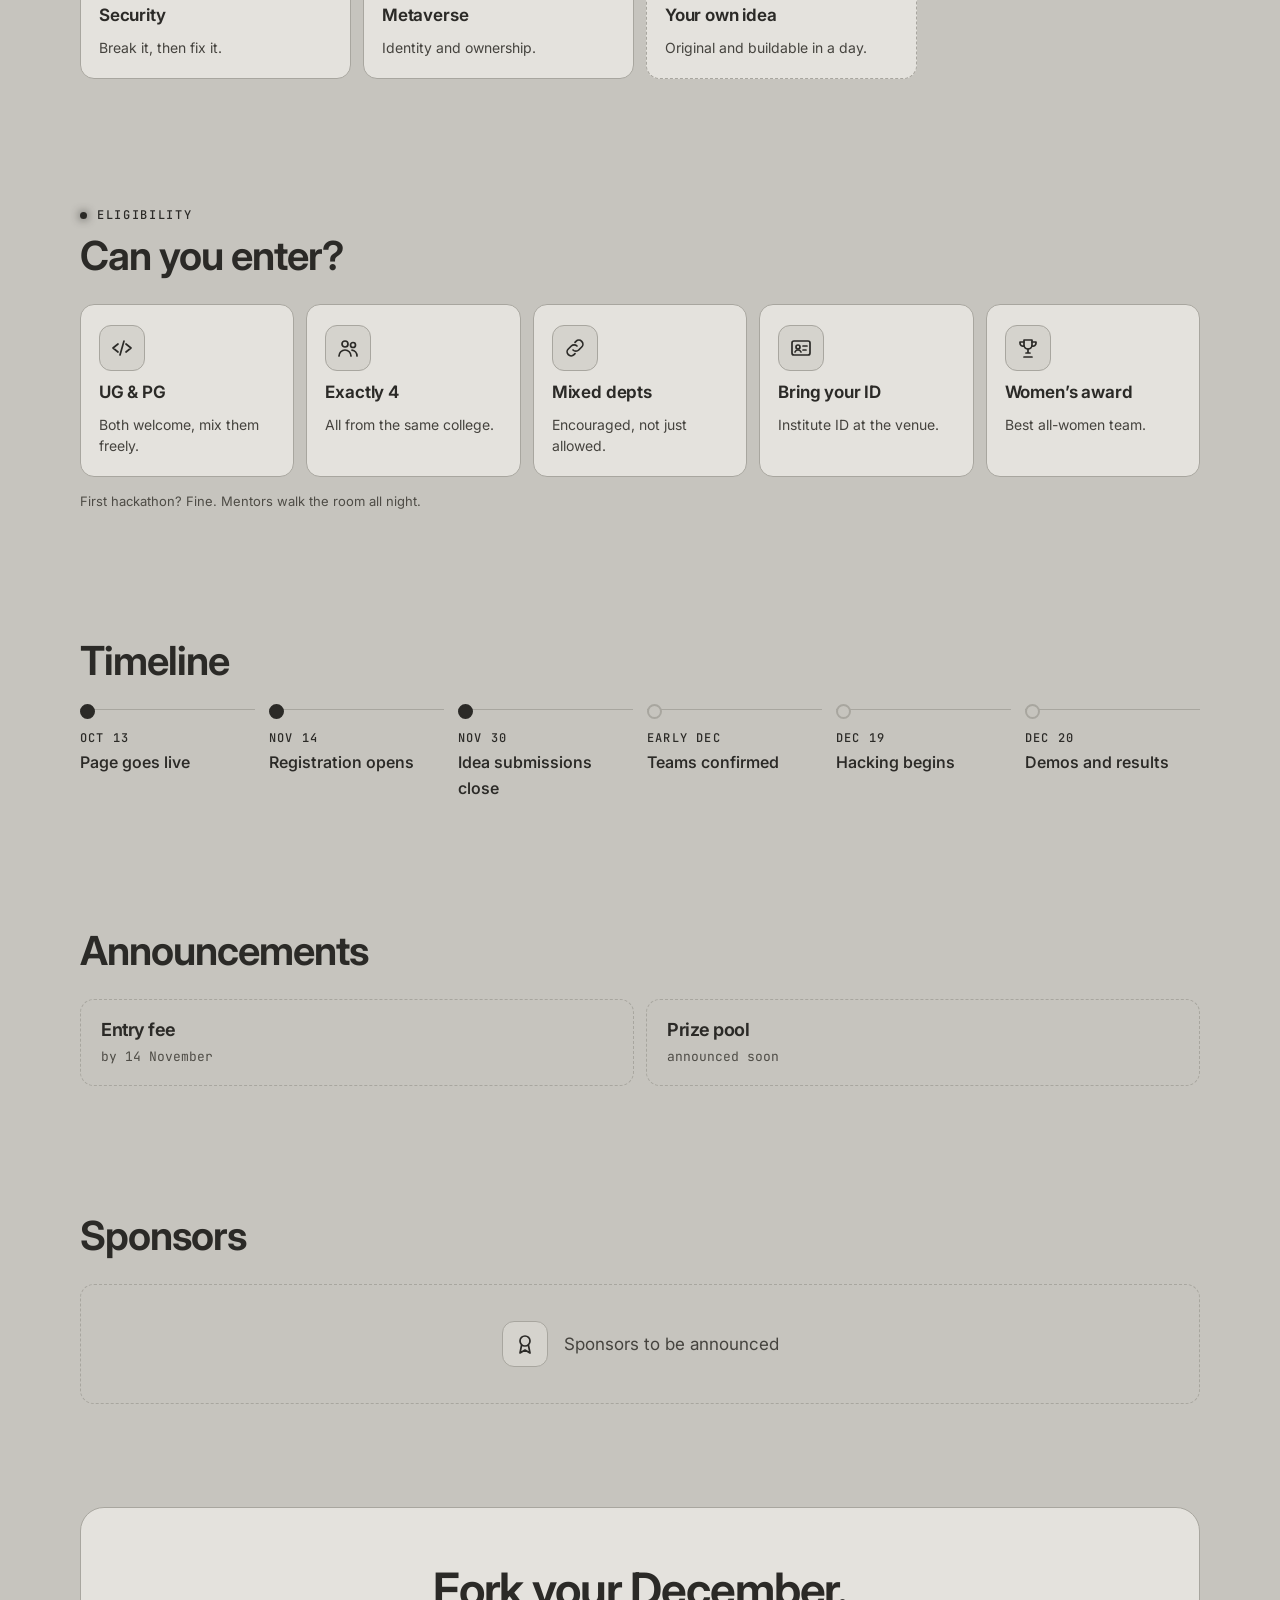
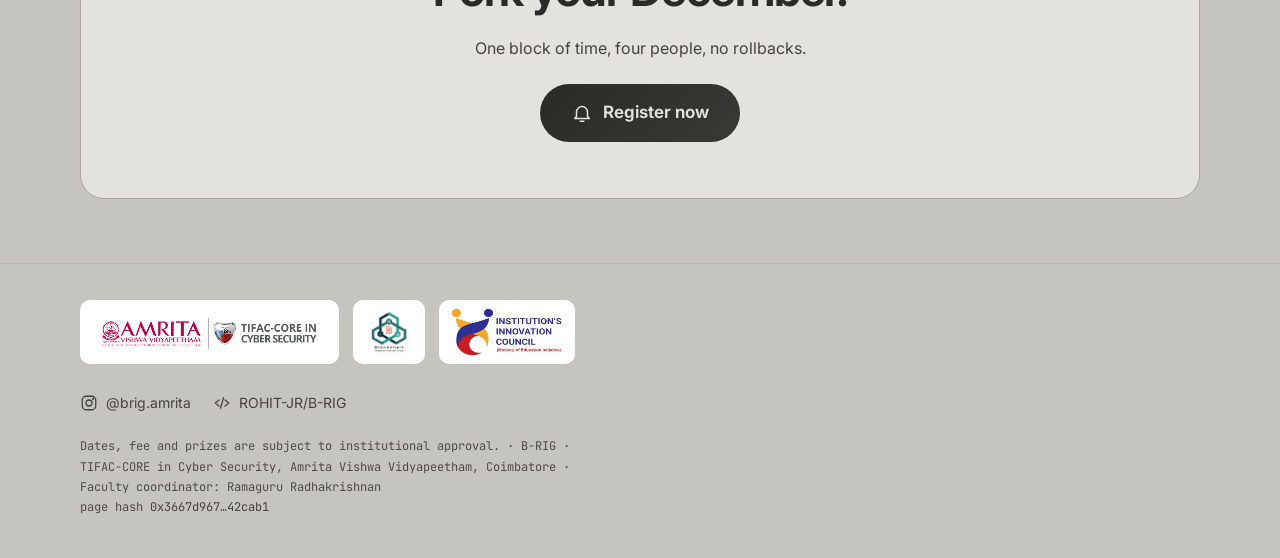
==== commit 06efb039: "Ceremony redirect keeps the active theme (light -> light, dark -> dark) The launch saves the theme a" ====
--- a/blockcatalyst.html
+++ b/blockcatalyst.html
@@ -18,13 +18,13 @@
 <script>
 /* Apply the saved theme before first paint so there is no flash. Light is the default. */
 document.documentElement.classList.add('js');
-(function(){try{var t=localStorage.getItem('brig-theme');if(t==='light'||t==='dark')document.documentElement.setAttribute('data-theme',t);}catch(e){}})();
+(function(){try{var q=(location.search.match(/[?&]theme=(light|dark)/)||[])[1],t=q||localStorage.getItem('brig-theme');if(t==='light'||t==='dark'){document.documentElement.setAttribute('data-theme',t);if(q)localStorage.setItem('brig-theme',q);}}catch(e){}})();
 </script>
 <link rel="icon" href="assets/img/logos/brig.png">
 <link rel="preconnect" href="https://fonts.googleapis.com">
 <link rel="preconnect" href="https://fonts.gstatic.com" crossorigin>
 <link href="https://fonts.googleapis.com/css2?family=Inter:wght@400;500;600;700&family=JetBrains+Mono:wght@400;500;600&display=swap" rel="stylesheet">
-<link rel="stylesheet" href="assets/css/style.css?v=11">
+<link rel="stylesheet" href="assets/css/style.css?v=12">
 </head>
 <body>
 <a class="skip" href="#main">Skip to content</a>
@@ -188,6 +188,6 @@
   <a class="btn btn-primary" data-form href="#"><span data-cta-label>Get notified</span><svg class="ic" aria-hidden="true"><use href="assets/img/icons.svg#arrow"/></svg></a>
 </div>
 
-<script src="assets/js/main.js?v=11"></script>
+<script src="assets/js/main.js?v=12"></script>
 </body>
 </html>
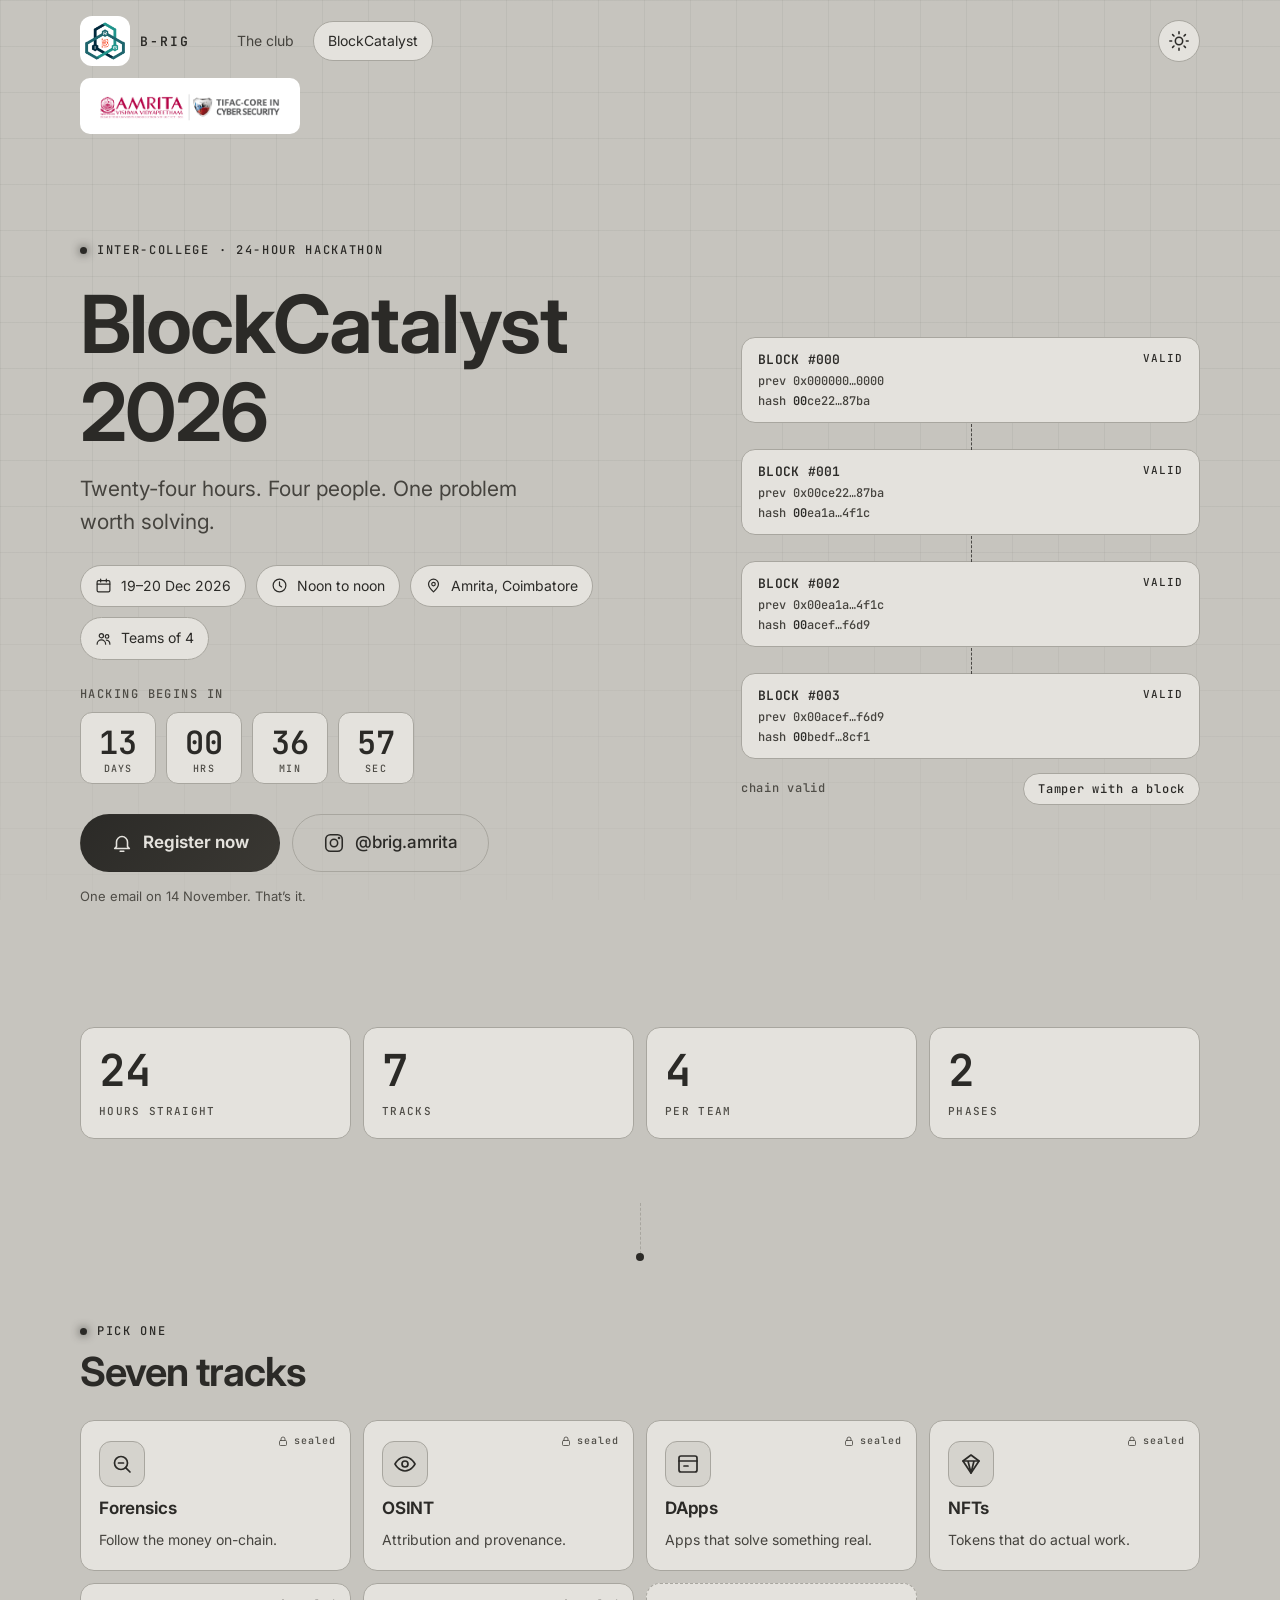
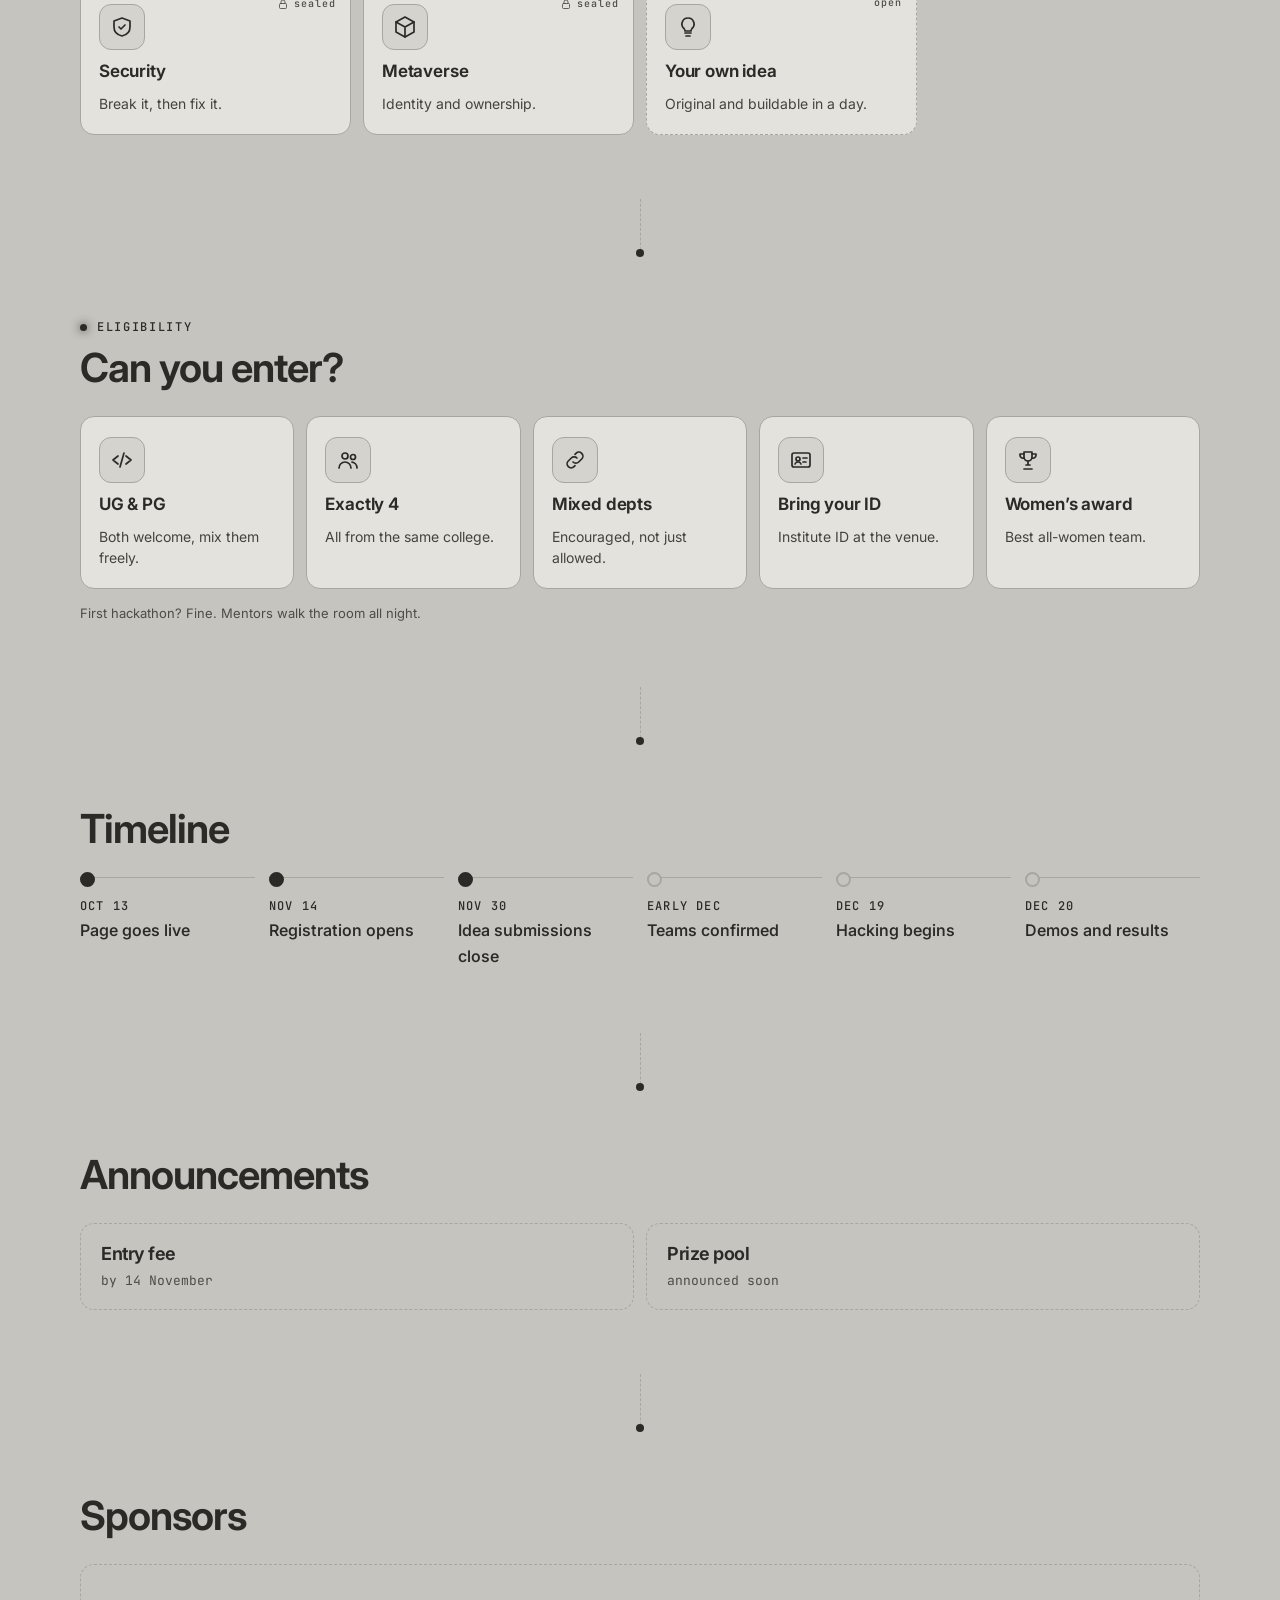
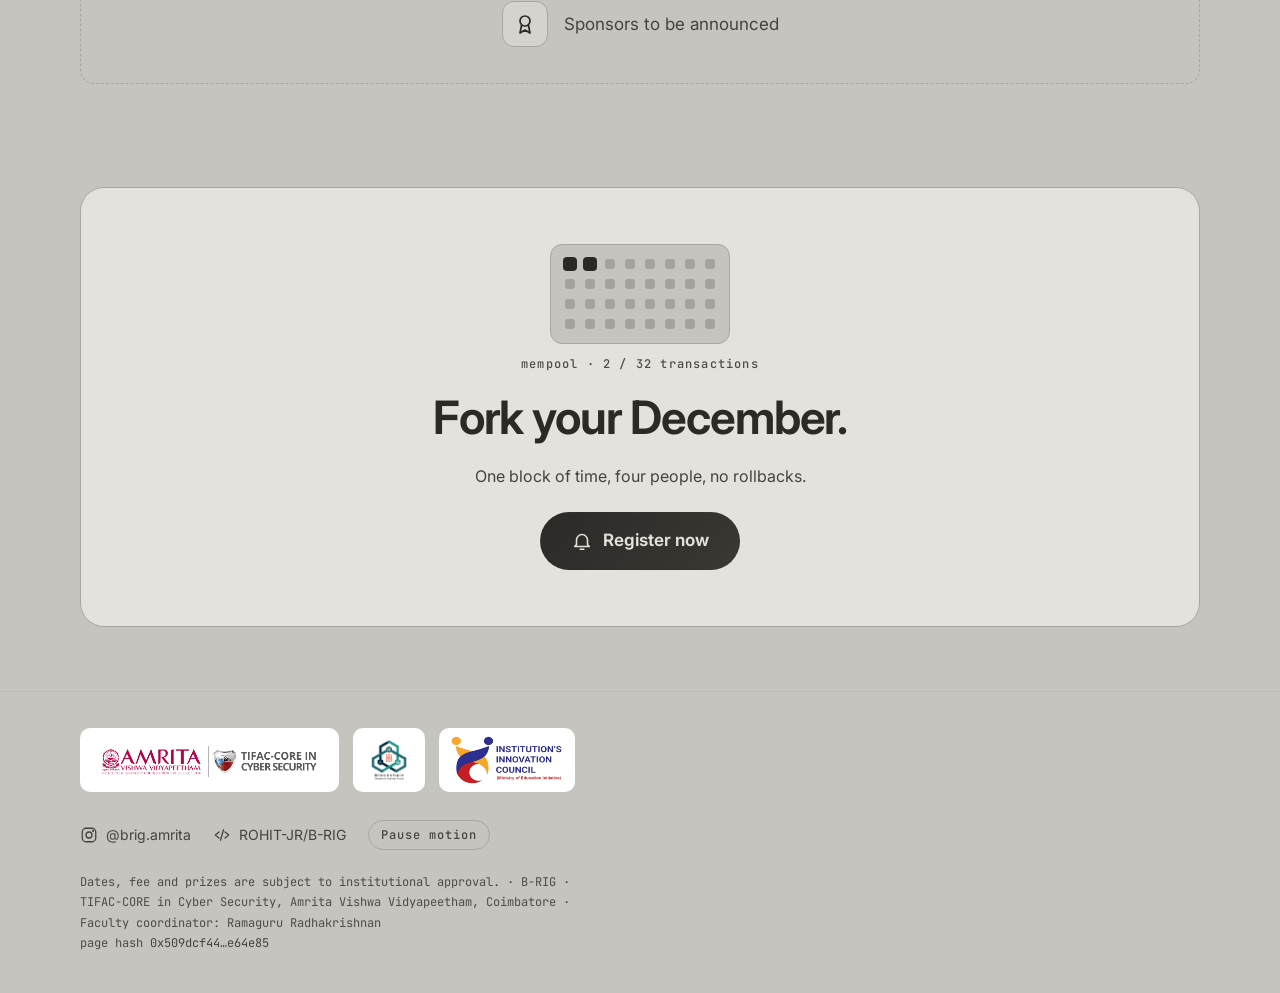
==== commit a561e4b3: "Blockchain motion: live hash-linked chain with tamper/repair demo, scrambled headings, section chain" ====
--- a/blockcatalyst.html
+++ b/blockcatalyst.html
@@ -24,7 +24,7 @@
 <link rel="preconnect" href="https://fonts.googleapis.com">
 <link rel="preconnect" href="https://fonts.gstatic.com" crossorigin>
 <link href="https://fonts.googleapis.com/css2?family=Inter:wght@400;500;600;700&family=JetBrains+Mono:wght@400;500;600&display=swap" rel="stylesheet">
-<link rel="stylesheet" href="assets/css/style.css?v=12">
+<link rel="stylesheet" href="assets/css/style.css?v=13">
 </head>
 <body>
 <a class="skip" href="#main">Skip to content</a>
@@ -188,6 +188,6 @@
   <a class="btn btn-primary" data-form href="#"><span data-cta-label>Get notified</span><svg class="ic" aria-hidden="true"><use href="assets/img/icons.svg#arrow"/></svg></a>
 </div>
 
-<script src="assets/js/main.js?v=12"></script>
+<script src="assets/js/main.js?v=13"></script>
 </body>
 </html>
--- a/assets/css/style.css
+++ b/assets/css/style.css
@@ -447,3 +447,80 @@
 }
 @media (max-width: 640px) { :root { --rv-y: 16px; } }
 @media print { [data-rv] { opacity: 1 !important; transform: none !important; } }
+
+/* ==========================================================================
+   Blockchain motion
+   live hash-linked chain + tamper demo, chain-link connectors, mempool grid,
+   scrambled headings. transform/opacity only; paused off-screen, when the tab
+   is hidden, or when the visitor presses "Pause motion". Light theme carries
+   state by pattern and label rather than colour.
+   ========================================================================== */
+
+.lchain { width: 100%; max-width: 480px; margin-inline: auto; will-change: transform; }
+.lc-view { position: relative; overflow: hidden; height: calc(4 * var(--bh) + 3 * var(--bg-gap)); --bh: 86px; --bg-gap: 26px; }
+.lc-track { display: flex; flex-direction: column; gap: var(--bg-gap); transition: transform .62s cubic-bezier(.16, 1, .3, 1); }
+.lc-block {
+  position: relative; height: var(--bh); flex: none;
+  background: var(--surface); border: 1px solid var(--line); border-radius: 14px;
+  padding: 12px 16px; display: flex; flex-direction: column; justify-content: center; gap: 4px;
+  font: 500 12px/1.35 var(--mono); color: var(--dim);
+  transition: border-color .3s ease, opacity .4s ease;
+}
+.lc-block::before { /* the link to the block above */
+  content: ""; position: absolute; left: 50%; top: calc(-1 * var(--bg-gap)); height: var(--bg-gap); width: 0;
+  border-left: 1.5px dashed var(--accent); opacity: .8;
+}
+.lc-block:first-child::before { display: none; }
+.lc-block b { color: var(--text); font-weight: 600; font-size: 13px; letter-spacing: .02em; display: flex; justify-content: space-between; gap: 8px; }
+.lc-block b em { font-style: normal; font-weight: 500; font-size: 11px; letter-spacing: .1em; color: var(--accent); }
+.lc-block .h { color: var(--muted); }
+.lc-block .z { color: var(--pop); font-weight: 600; }
+.lc-block.new { border-color: var(--pop); }
+.lc-block.bad {
+  border-color: var(--pop);
+  background-image: repeating-linear-gradient(135deg, transparent 0 8px, color-mix(in srgb, var(--pop) 16%, transparent) 8px 10px);
+}
+.lc-block.bad b em { color: var(--pop); }
+.lc-block.bad::before { border-left-color: var(--pop); border-left-style: dotted; }
+
+.lc-ctl { display: flex; align-items: center; justify-content: space-between; gap: 12px; margin-top: 14px; flex-wrap: wrap; }
+.lc-status { font: 500 12px/1.3 var(--mono); letter-spacing: .06em; color: var(--dim); }
+.lc-status.bad { color: var(--pop); }
+.lc-btn {
+  all: unset; cursor: pointer; padding: 9px 14px; border-radius: 999px; border: 1px solid var(--line);
+  font: 500 12px/1 var(--mono); letter-spacing: .06em; color: var(--text); background: var(--surface);
+}
+.lc-btn:hover { border-color: var(--accent); }
+.lc-btn:focus-visible { outline: 2px solid var(--accent); outline-offset: 2px; }
+
+/* connector between page sections */
+.chain-link { height: 56px; display: flex; justify-content: center; align-items: stretch; pointer-events: none; }
+.chain-link i { display: block; width: 0; border-left: 1.5px dashed var(--line); position: relative; }
+.chain-link i::after { content: ""; position: absolute; left: -5px; bottom: -2px; width: 8px; height: 8px; border-radius: 50%; background: var(--accent); }
+
+/* mempool -> block grid inside the closing band */
+.mempool { display: grid; grid-template-columns: repeat(8, 14px); gap: 6px; padding: 12px; border: 1px solid var(--line); border-radius: 12px; background: var(--bg); }
+.mempool i { width: 14px; height: 14px; border-radius: 4px; background: var(--accent); opacity: .22; transform: scale(.7); transition: opacity .3s ease, transform .3s ease; }
+.mempool i.on { opacity: 1; transform: scale(1); }
+.mempool.sealed { border-color: var(--pop); }
+.mp-cap { font: 500 12px/1 var(--mono); letter-spacing: .1em; color: var(--dim); margin-top: -8px; }
+
+/* scrambled headings: the real text keeps the layout, the overlay animates */
+.sc-wrap { position: relative; display: inline-block; }
+.sc-real.hide { visibility: hidden; }
+.sc-fx { position: absolute; left: 0; top: 0; white-space: pre-wrap; color: var(--accent); pointer-events: none; }
+
+.motion-toggle {
+  all: unset; cursor: pointer; font: 500 12px/1 var(--mono); letter-spacing: .08em; color: var(--muted);
+  padding: 8px 12px; border: 1px solid var(--line); border-radius: 999px;
+}
+.motion-toggle:hover { border-color: var(--accent); color: var(--text); }
+.motion-toggle:focus-visible { outline: 2px solid var(--accent); outline-offset: 2px; }
+
+@media (max-width: 640px) {
+  .lc-view { --bh: 78px; --bg-gap: 22px; }
+  .lchain { max-width: 420px; }
+}
+@media (prefers-reduced-motion: reduce) {
+  .lc-track { transition: none; }
+}
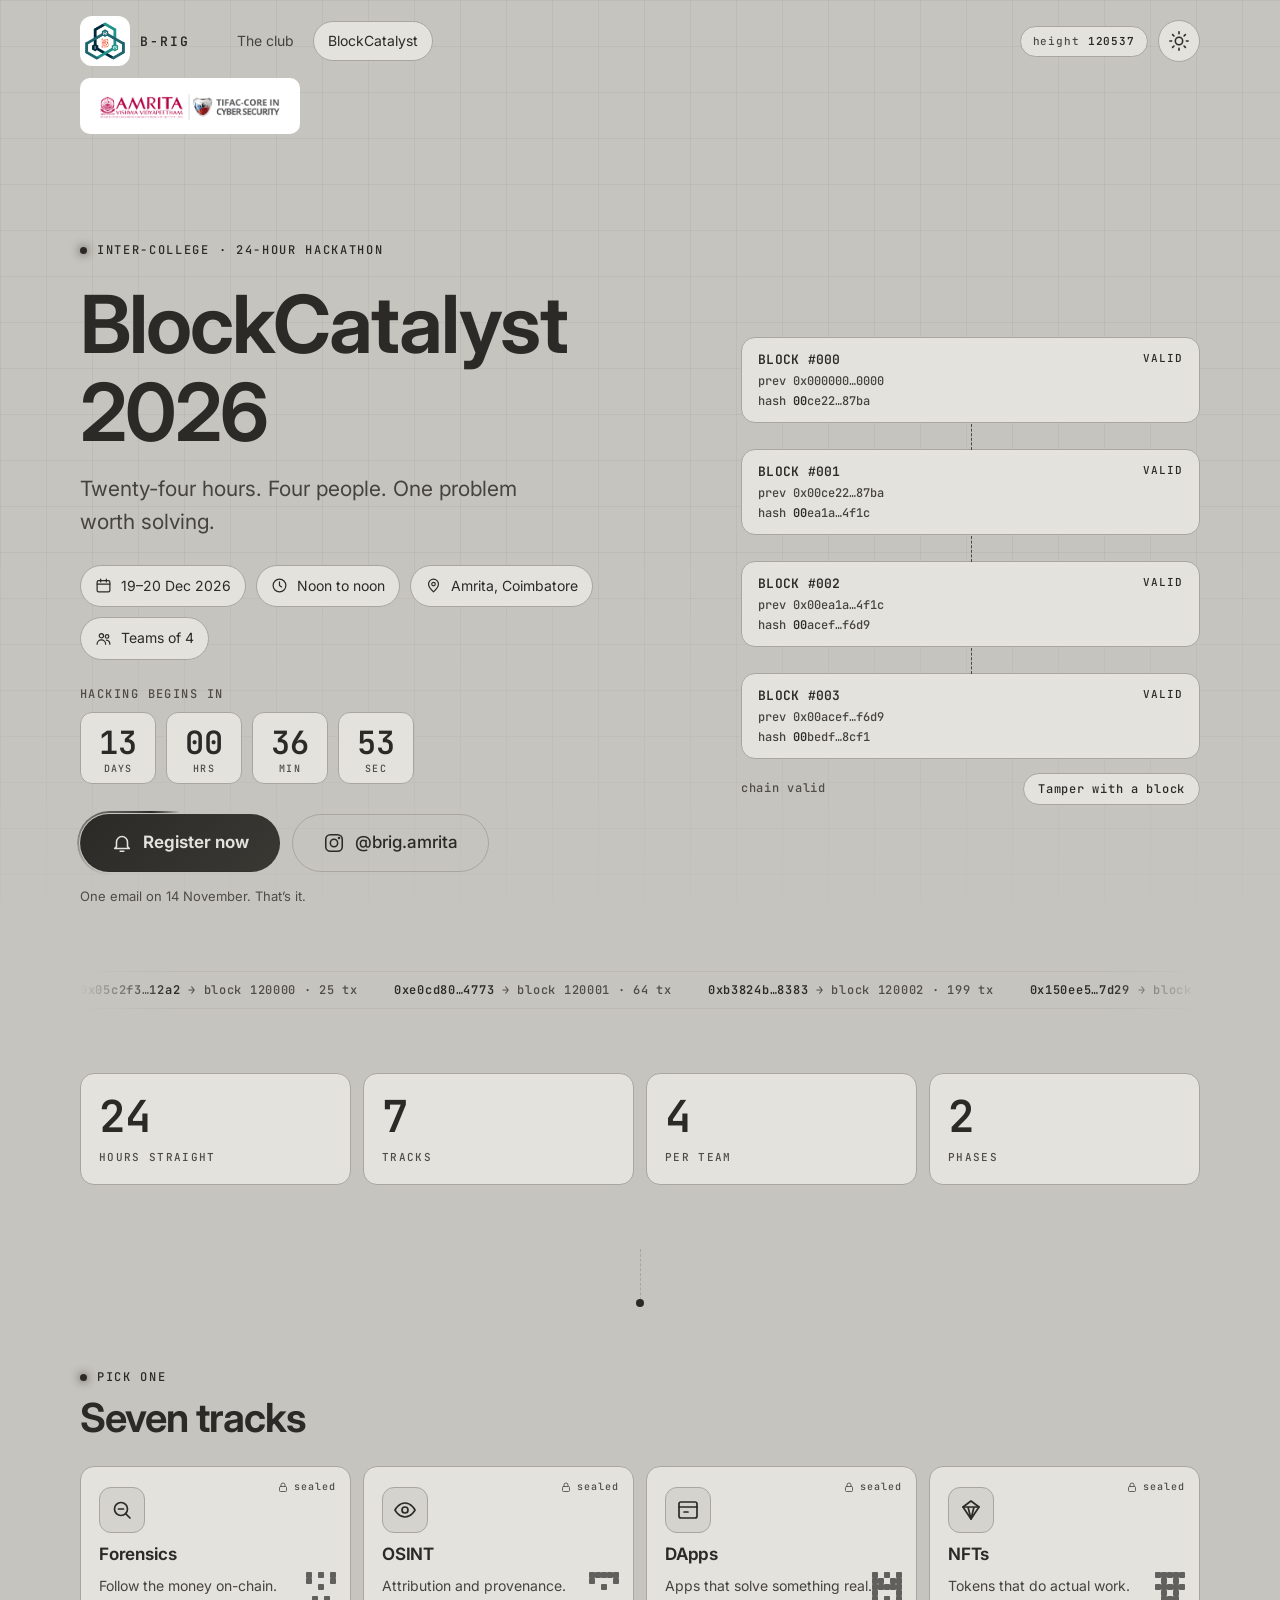
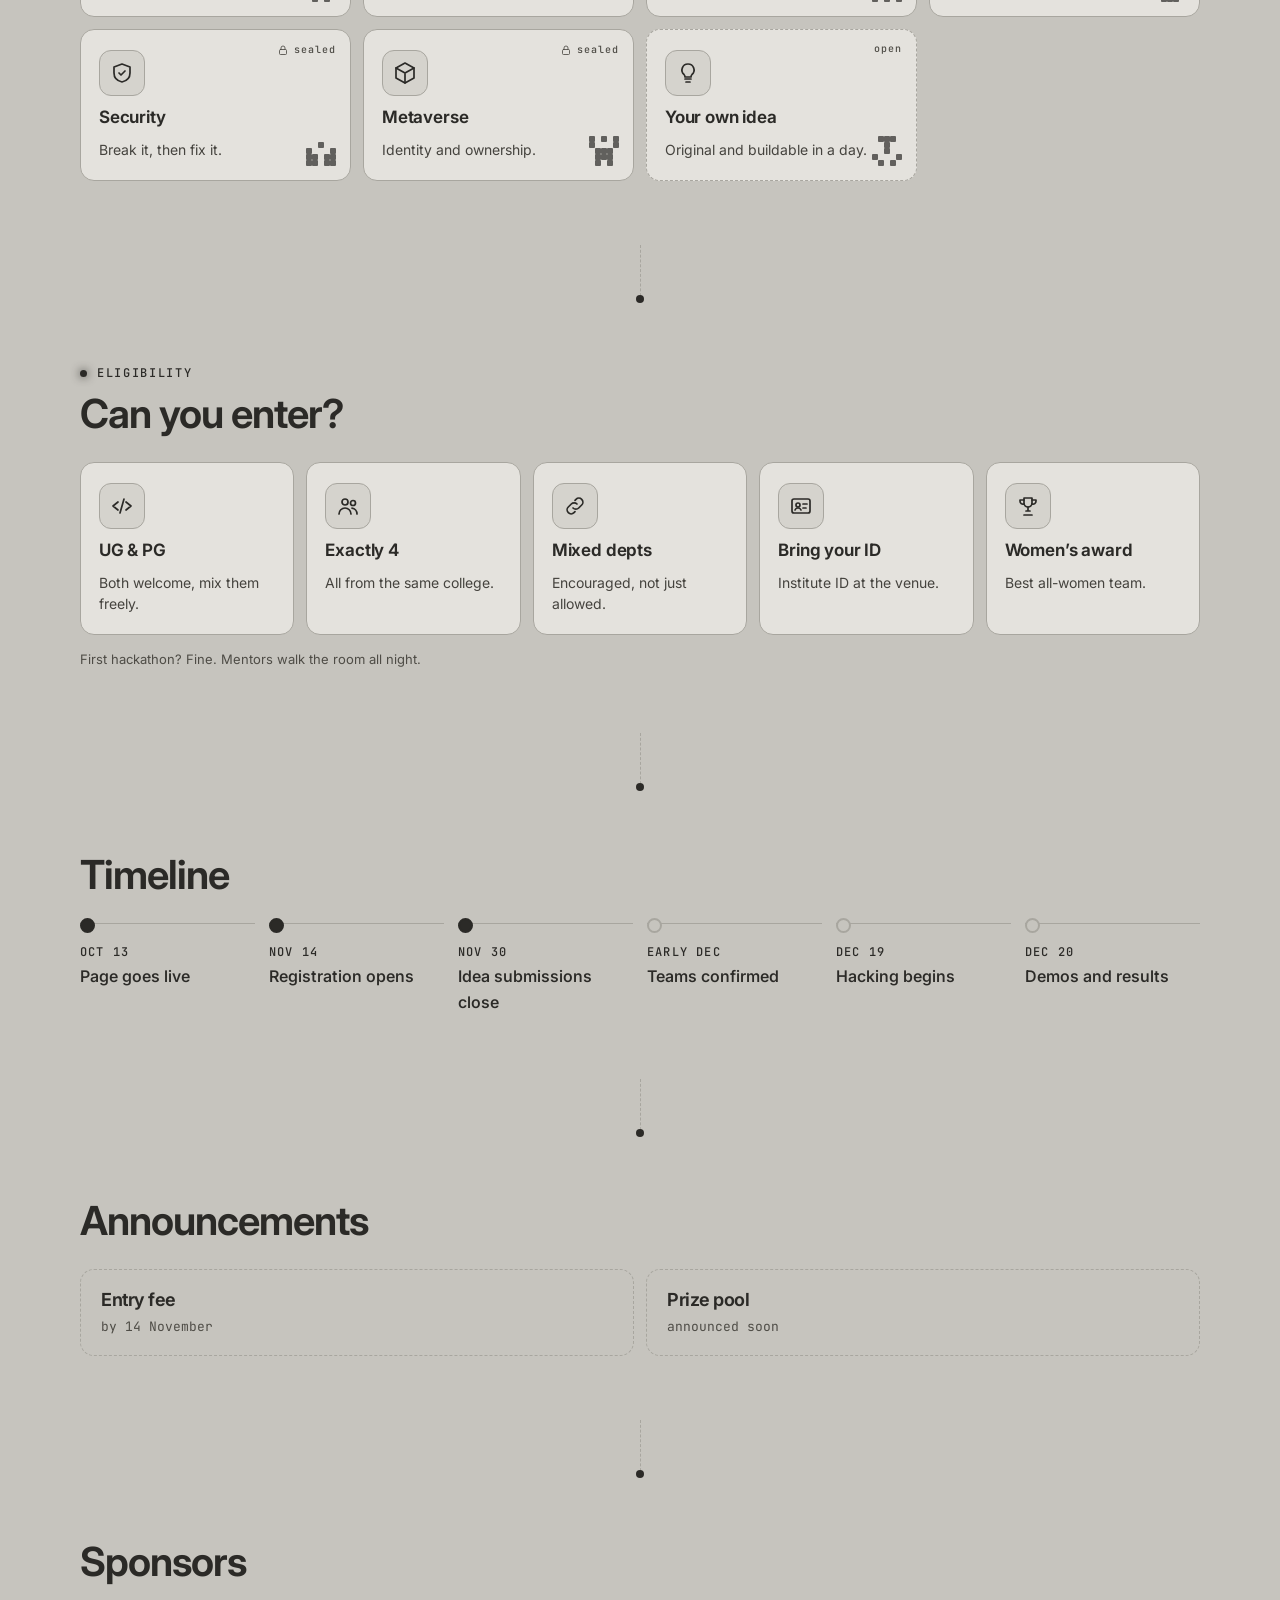
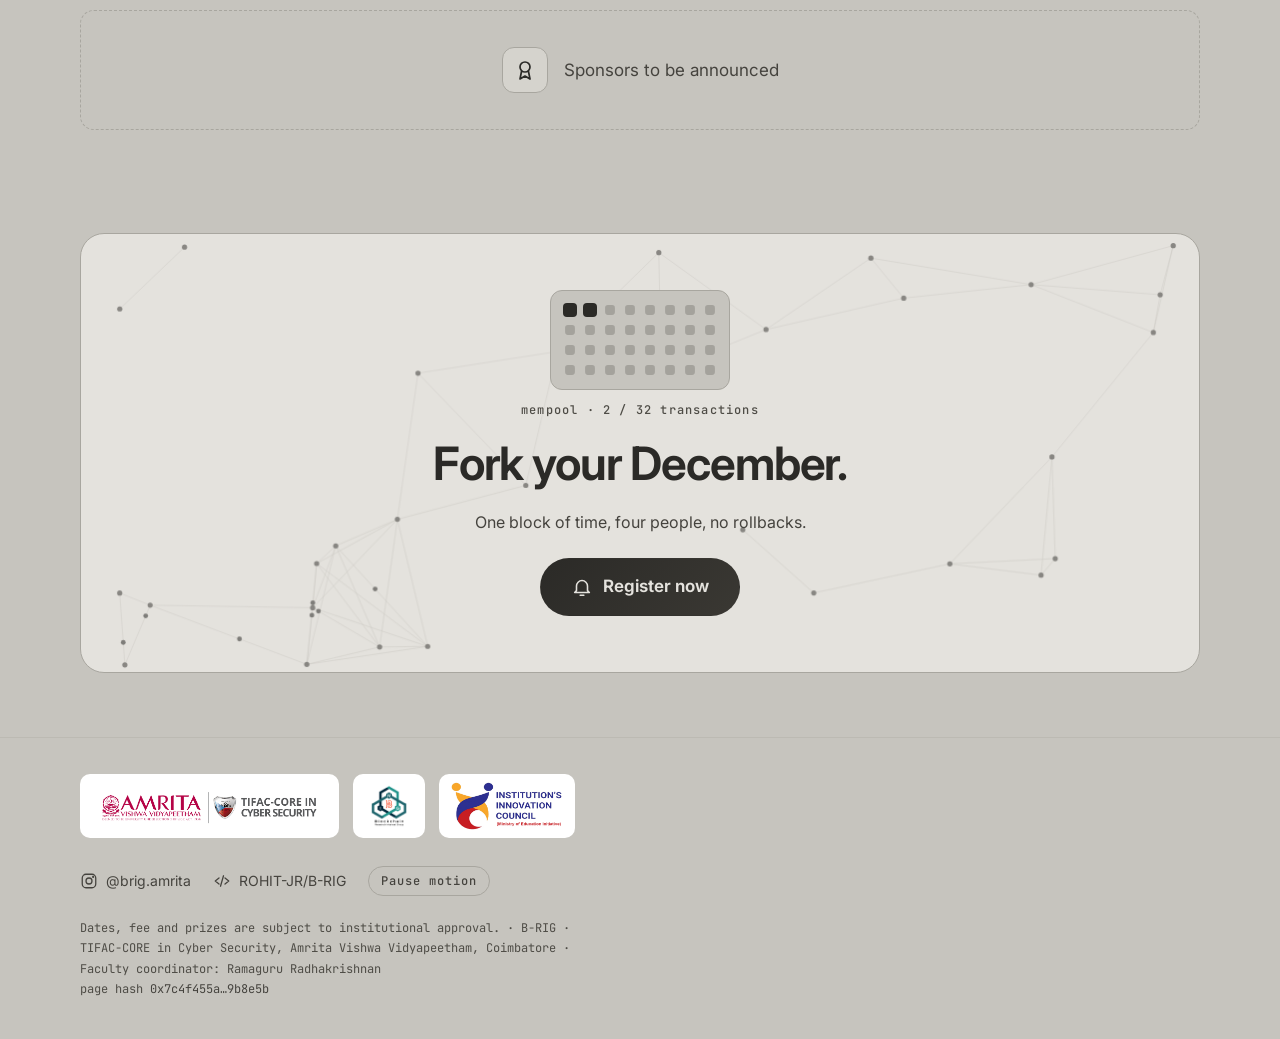
==== commit 560151bf: "More blockchain motion: validator network, CTA tracer, tile spotlight, identicons, nonce ticker, hei" ====
--- a/blockcatalyst.html
+++ b/blockcatalyst.html
@@ -24,7 +24,7 @@
 <link rel="preconnect" href="https://fonts.googleapis.com">
 <link rel="preconnect" href="https://fonts.gstatic.com" crossorigin>
 <link href="https://fonts.googleapis.com/css2?family=Inter:wght@400;500;600;700&family=JetBrains+Mono:wght@400;500;600&display=swap" rel="stylesheet">
-<link rel="stylesheet" href="assets/css/style.css?v=13">
+<link rel="stylesheet" href="assets/css/style.css?v=15">
 </head>
 <body>
 <a class="skip" href="#main">Skip to content</a>
@@ -188,6 +188,6 @@
   <a class="btn btn-primary" data-form href="#"><span data-cta-label>Get notified</span><svg class="ic" aria-hidden="true"><use href="assets/img/icons.svg#arrow"/></svg></a>
 </div>
 
-<script src="assets/js/main.js?v=13"></script>
+<script src="assets/js/main.js?v=15"></script>
 </body>
 </html>
--- a/assets/css/style.css
+++ b/assets/css/style.css
@@ -524,3 +524,65 @@
 @media (prefers-reduced-motion: reduce) {
   .lc-track { transition: none; }
 }
+
+/* ==========================================================================
+   More blockchain motion
+   validator network (canvas), orbiting CTA tracer, tile spotlight, hash
+   identicons, live block-height chip, scrolling hash ticker.
+   ========================================================================== */
+
+:root { --spot: rgba(44, 196, 179, .18); }
+:root[data-theme="light"] { --spot: rgba(255, 255, 255, .45); }
+
+/* validator network behind the closing band */
+.band { position: relative; overflow: hidden; }
+.band > *:not(.net-cv) { position: relative; z-index: 1; }
+.net-cv { position: absolute; inset: 0; width: 100%; height: 100%; z-index: 0; opacity: .55; pointer-events: none; }
+
+/* orbiting tracer around the hero CTA (GitHub Universe-style, built original) */
+@property --ang { syntax: '<angle>'; inherits: false; initial-value: 0deg; }
+@media (prefers-reduced-motion: no-preference) {
+  .hero .btn-primary { position: relative; }
+  .hero .btn-primary::before {
+    content: ""; position: absolute; inset: -4px; border-radius: inherit; padding: 2px; pointer-events: none;
+    background: conic-gradient(from var(--ang), transparent 0 68%, var(--pop) 88%, transparent 100%);
+    -webkit-mask: linear-gradient(#000 0 0) content-box, linear-gradient(#000 0 0);
+    -webkit-mask-composite: xor; mask-composite: exclude;
+    animation: orbit 3.4s linear infinite;
+  }
+  @keyframes orbit { to { --ang: 360deg; } }
+}
+
+/* cursor spotlight on tiles, fine pointers only */
+.tile::after {
+  content: ""; position: absolute; inset: 0; border-radius: inherit; pointer-events: none; opacity: 0;
+  background: radial-gradient(240px circle at var(--mx, 50%) var(--my, 50%), var(--spot), transparent 70%);
+  transition: opacity .25s ease;
+}
+@media (hover: hover) and (pointer: fine) { .tile:hover::after { opacity: 1; } }
+
+/* hash identicon on each track tile */
+.ident { position: absolute; right: 14px; bottom: 14px; width: 30px; height: 30px; color: var(--accent); opacity: .7; }
+.tile .ident + * { }
+.tile:hover .ident { opacity: 1; }
+
+/* live block height chip in the header */
+.height-chip {
+  font: 500 11px/1 var(--mono); letter-spacing: .08em; color: var(--dim);
+  padding: 9px 12px; border: 1px solid var(--line); border-radius: 999px; background: var(--surface);
+  white-space: nowrap; font-variant-numeric: tabular-nums;
+}
+.height-chip b { color: var(--accent); font-weight: 600; }
+@media (max-width: 640px) { .height-chip { display: none; } }
+
+/* scrolling hash ticker */
+.ticker { overflow: hidden; border-block: 1px solid var(--line-soft); padding: 12px 0; margin-top: 8px;
+  -webkit-mask-image: linear-gradient(90deg, transparent, #000 8%, #000 92%, transparent);
+          mask-image: linear-gradient(90deg, transparent, #000 8%, #000 92%, transparent); }
+.tk-track { display: flex; gap: 36px; width: max-content; animation: tk 60s linear infinite; animation-play-state: paused; }
+.ticker.run .tk-track { animation-play-state: running; }
+.ticker:hover .tk-track { animation-play-state: paused; }
+.tk-item { font: 500 12px/1 var(--mono); letter-spacing: .06em; color: var(--dim); white-space: nowrap; }
+.tk-item b { color: var(--accent); font-weight: 600; }
+@keyframes tk { to { transform: translate3d(-50%, 0, 0); } }
+@media (prefers-reduced-motion: reduce) { .tk-track { animation: none; } }
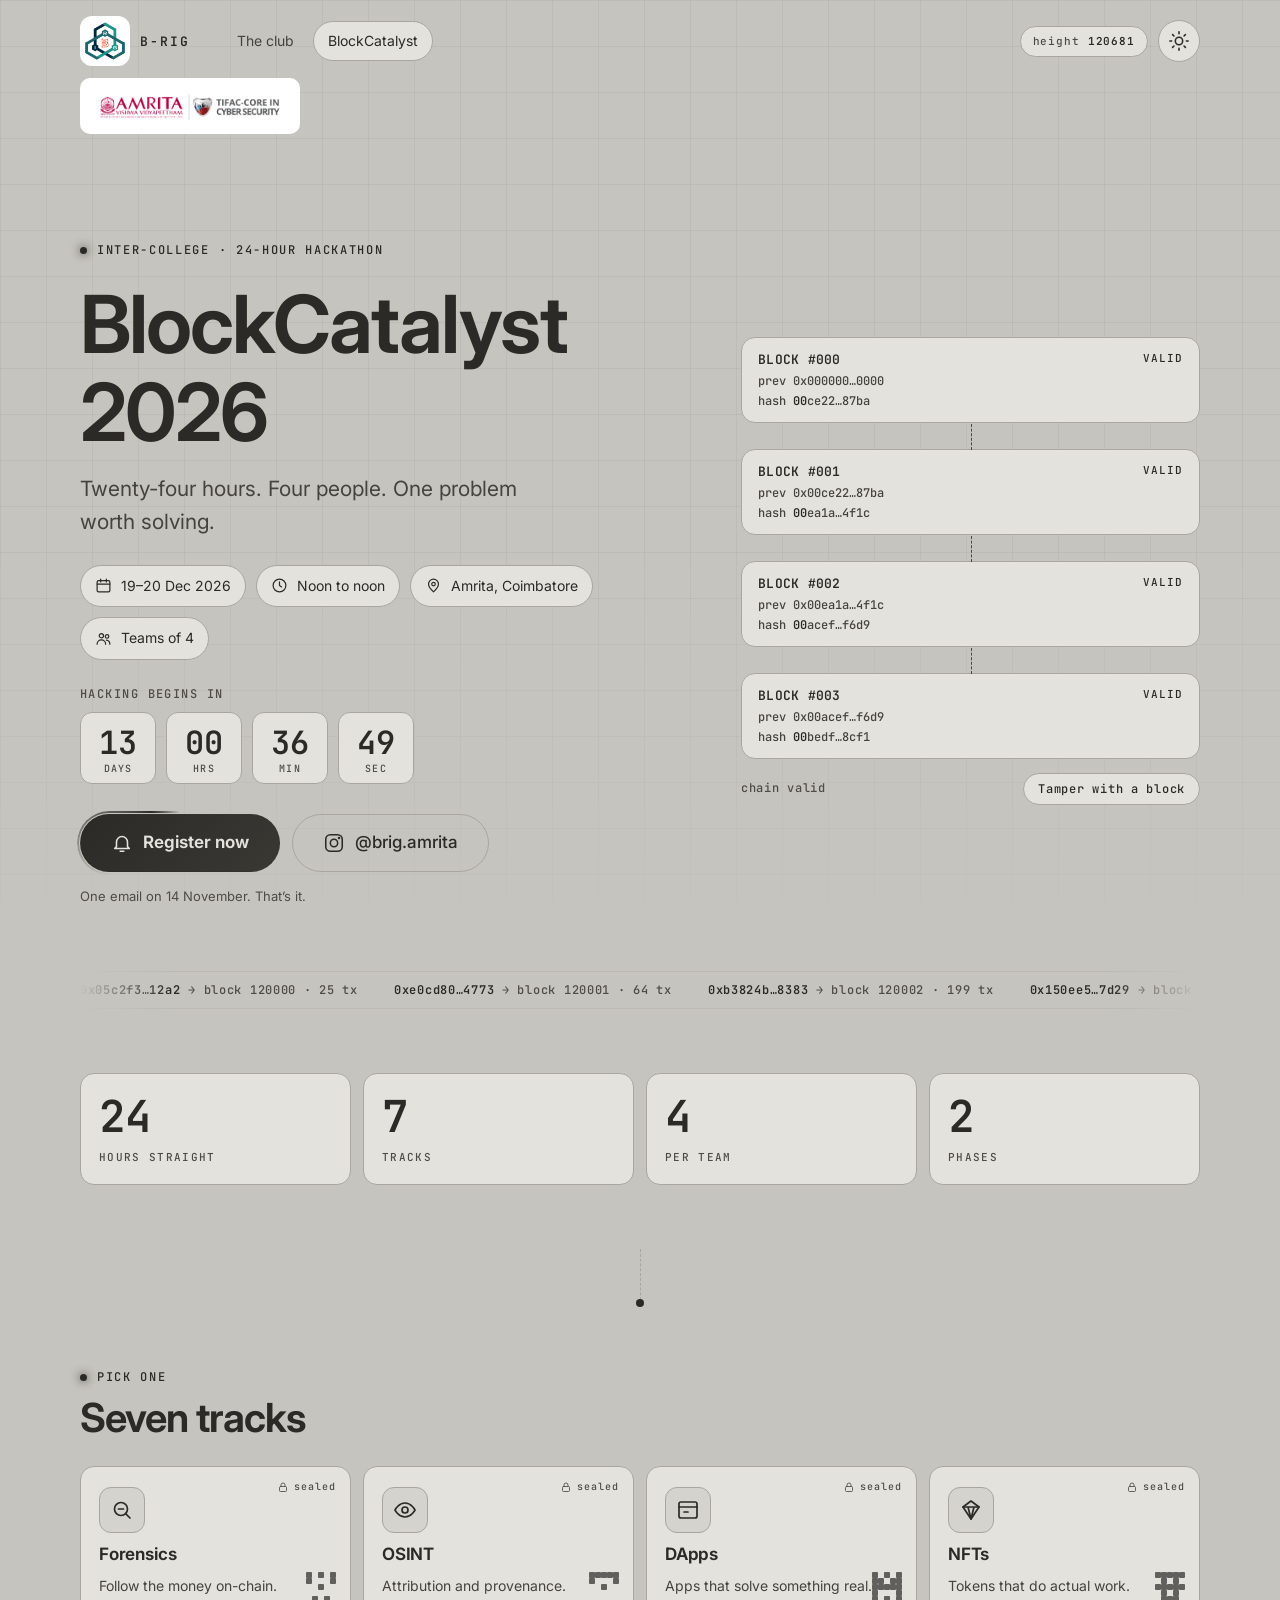
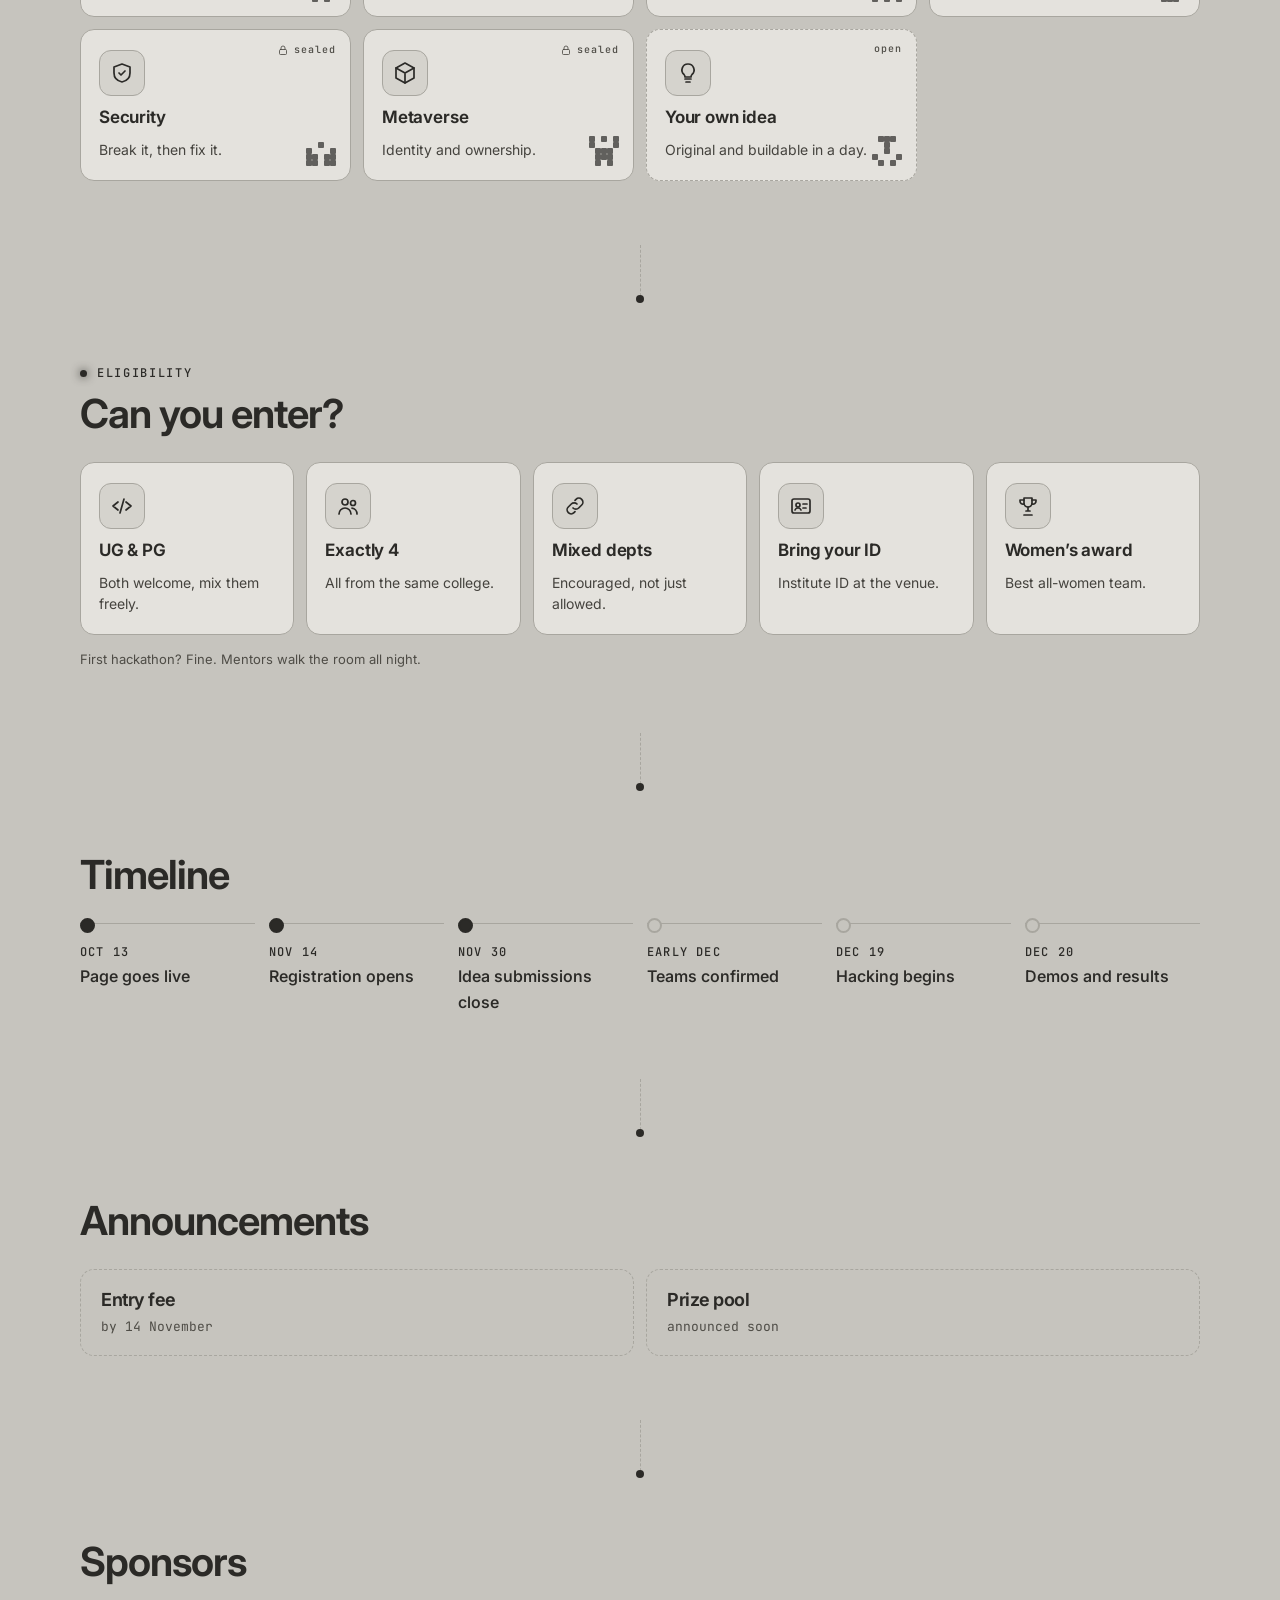
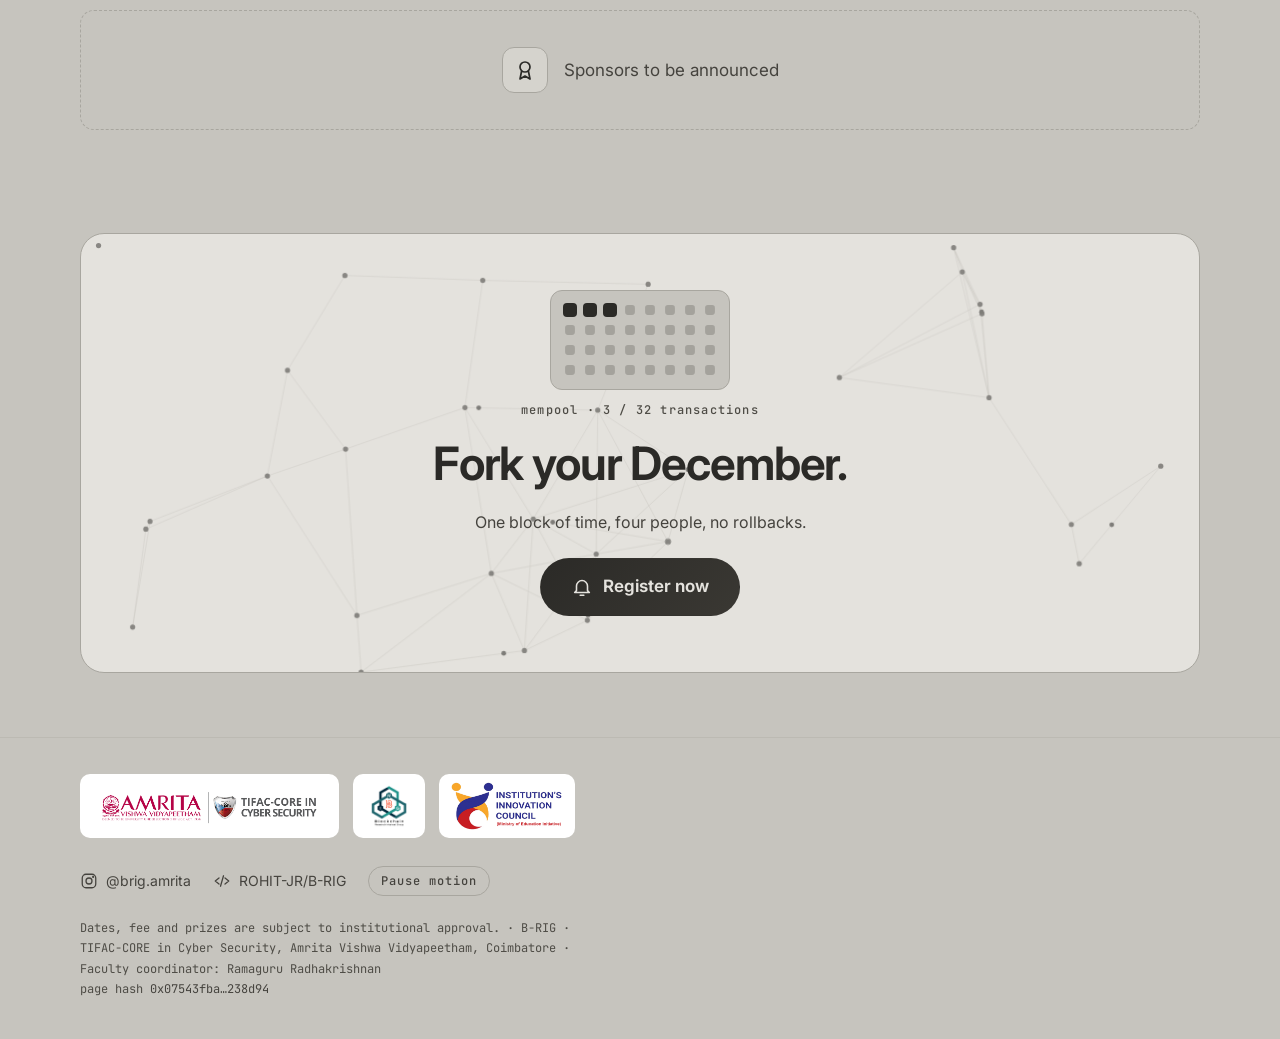
==== commit e9edfaec: "Hero title animation: per-letter rise with hex-noise resolve and a one-time shine Original markup is" ====
--- a/blockcatalyst.html
+++ b/blockcatalyst.html
@@ -24,7 +24,7 @@
 <link rel="preconnect" href="https://fonts.googleapis.com">
 <link rel="preconnect" href="https://fonts.gstatic.com" crossorigin>
 <link href="https://fonts.googleapis.com/css2?family=Inter:wght@400;500;600;700&family=JetBrains+Mono:wght@400;500;600&display=swap" rel="stylesheet">
-<link rel="stylesheet" href="assets/css/style.css?v=15">
+<link rel="stylesheet" href="assets/css/style.css?v=16">
 </head>
 <body>
 <a class="skip" href="#main">Skip to content</a>
@@ -188,6 +188,6 @@
   <a class="btn btn-primary" data-form href="#"><span data-cta-label>Get notified</span><svg class="ic" aria-hidden="true"><use href="assets/img/icons.svg#arrow"/></svg></a>
 </div>
 
-<script src="assets/js/main.js?v=15"></script>
+<script src="assets/js/main.js?v=16"></script>
 </body>
 </html>
--- a/assets/css/style.css
+++ b/assets/css/style.css
@@ -586,3 +586,31 @@
 .tk-item b { color: var(--accent); font-weight: 600; }
 @keyframes tk { to { transform: translate3d(-50%, 0, 0); } }
 @media (prefers-reduced-motion: reduce) { .tk-track { animation: none; } }
+
+/* ==========================================================================
+   Hero title: letters rise in and resolve from hex noise, then a one-time
+   light sweep crosses the accent word. JS swaps the real heading back in
+   afterwards, so nothing animated is left in the DOM (and screen readers get
+   the plain heading via aria-label while it plays).
+   ========================================================================== */
+.hero h1.t-fx { animation: none !important; opacity: 1; transform: none; }
+.hero h1.t-fx .w { display: inline-block; white-space: nowrap; }
+.hero h1.t-fx .c {
+  position: relative; display: inline-block; color: transparent;
+  opacity: 0; transform: translate3d(0, .5em, 0);
+  animation: cIn .62s cubic-bezier(.16, 1, .3, 1) forwards;
+  animation-delay: calc(var(--i) * 30ms + 80ms);
+}
+.hero h1.t-fx .c::after { content: attr(data-f); position: absolute; left: 0; top: 0; color: var(--accent); font-family: var(--mono); font-size: .86em; line-height: 1.25; }
+.hero h1.t-fx .c.r { color: var(--text); }
+.hero h1.t-fx .g .c.r { color: var(--accent); }
+.hero h1.t-fx .c.r::after { content: none; }
+@keyframes cIn { to { opacity: 1; transform: none; } }
+
+@keyframes sweep { from { background-position: 160% 0; } to { background-position: -60% 0; } }
+html:not([data-theme="light"]) .grad-text.shine {
+  background-image: linear-gradient(105deg, var(--accent) 0 38%, #ffffff 50%, var(--accent-2) 62% 100%);
+  background-size: 260% 100%;
+  animation: sweep 1.6s cubic-bezier(.16, 1, .3, 1) .1s 1 both;
+}
+@media (prefers-reduced-motion: reduce) { .hero h1.t-fx .c { animation: none; opacity: 1; transform: none; } }
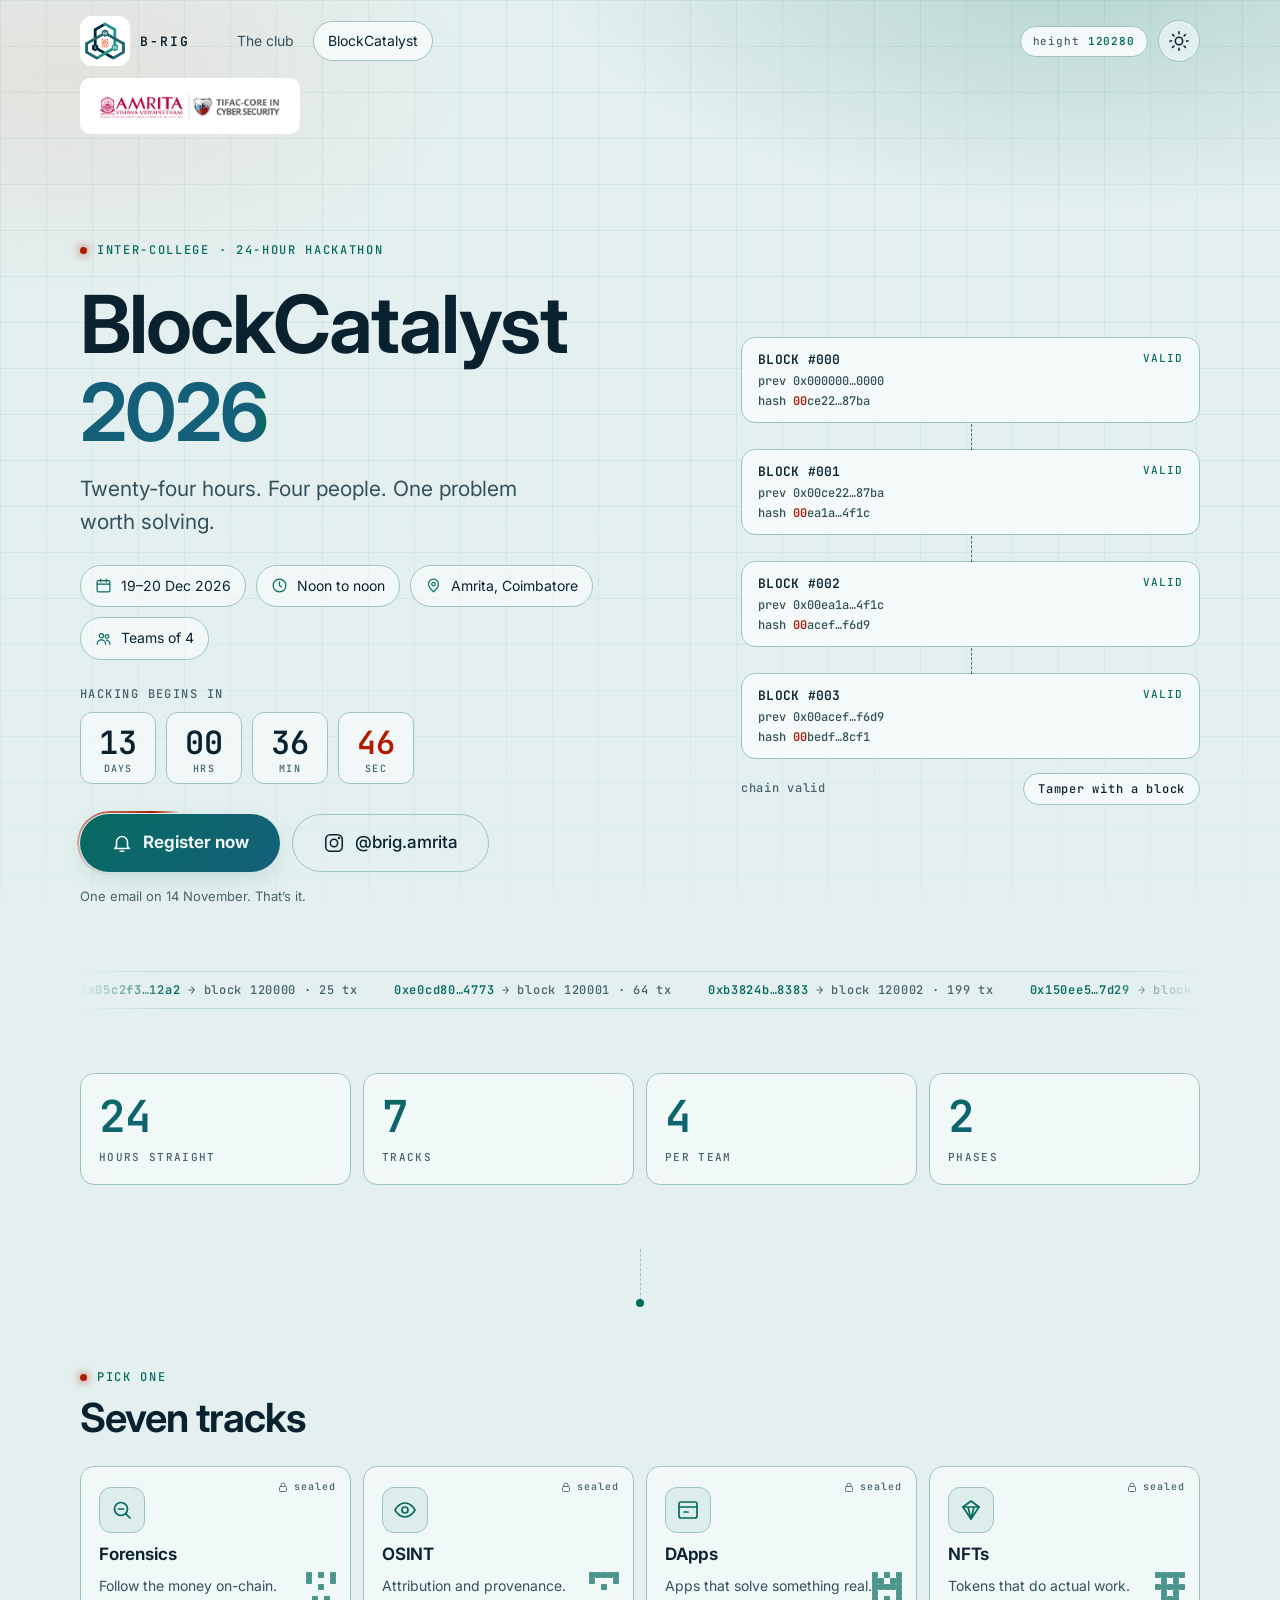
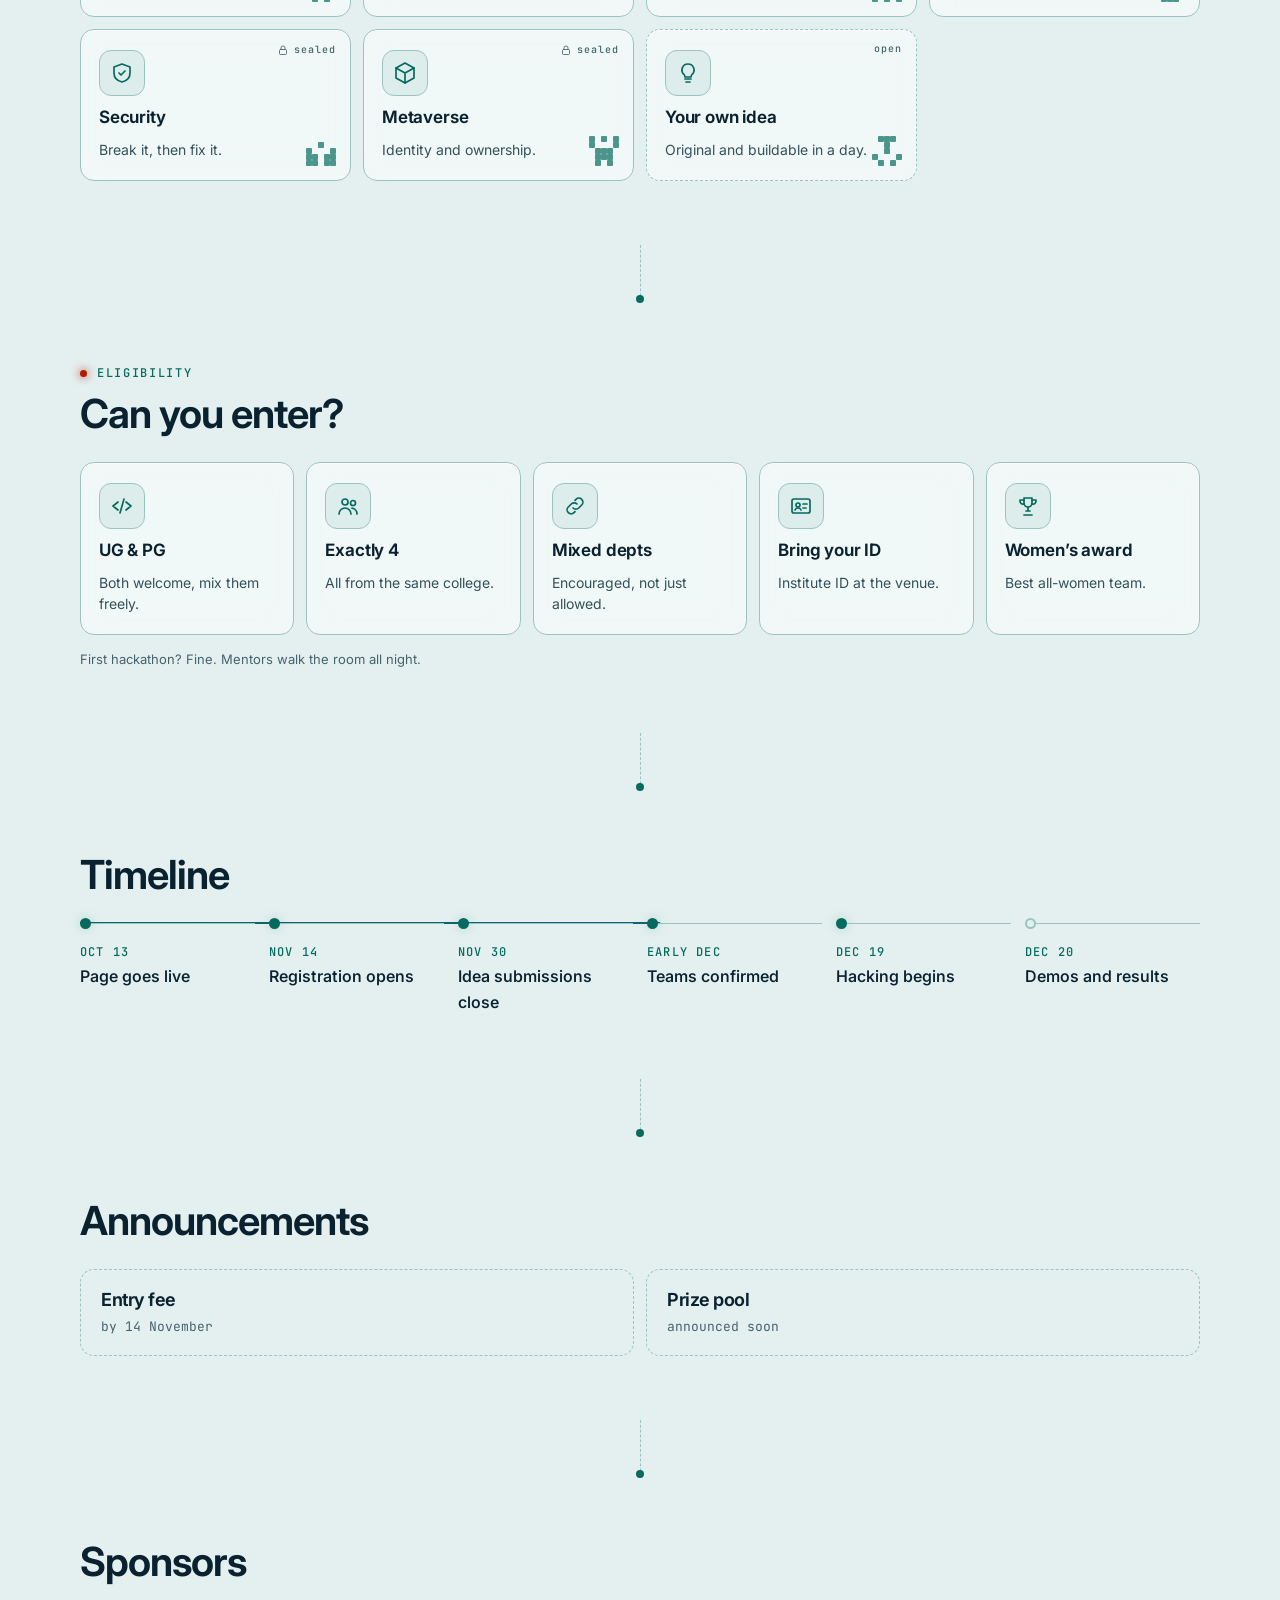
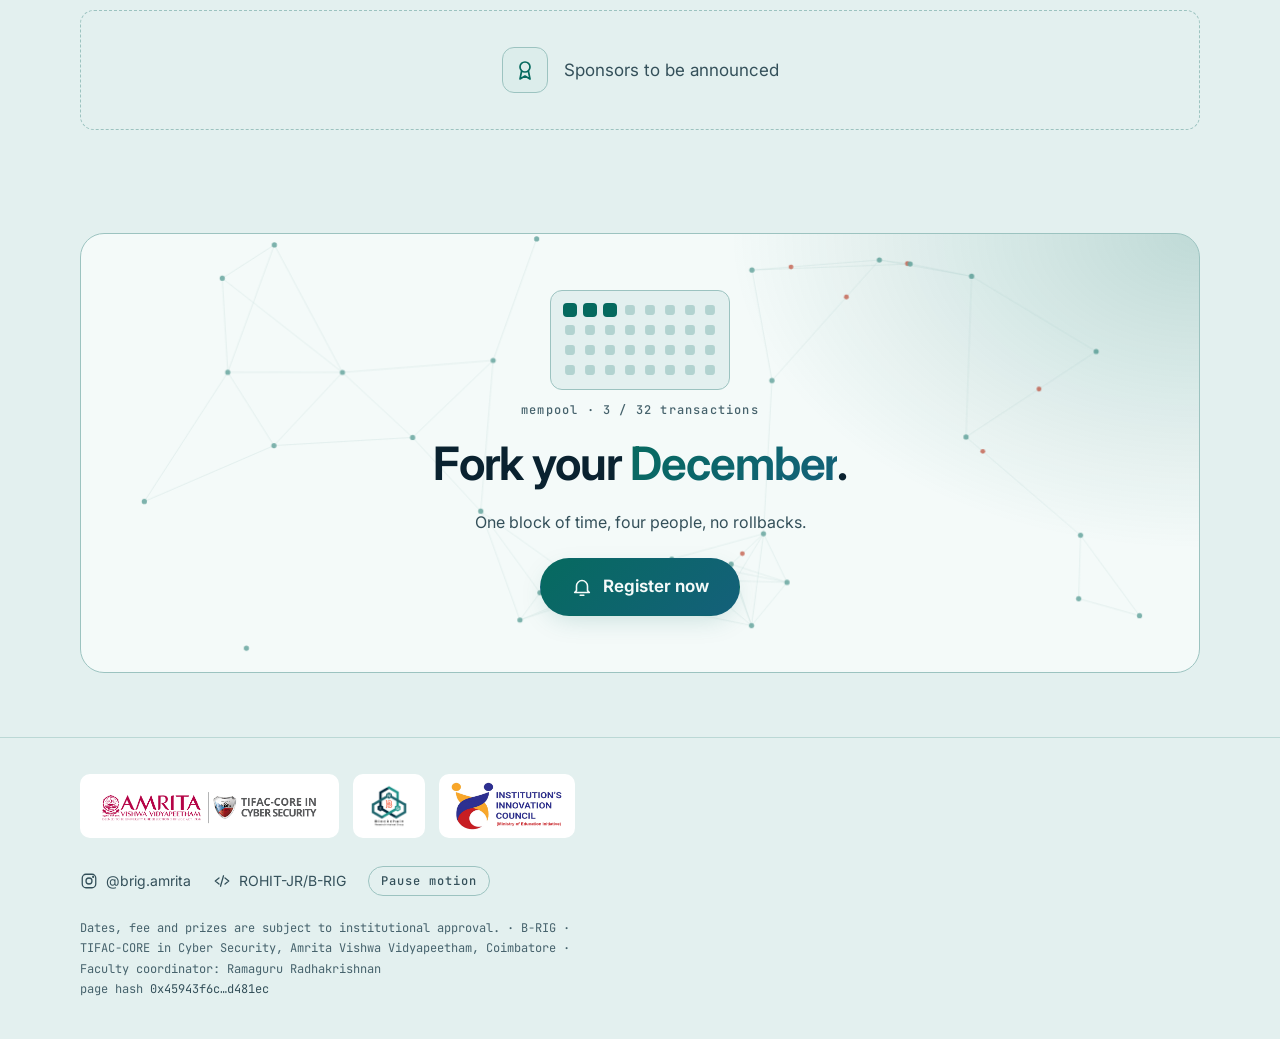
==== commit c1cc68a9: "Logo-matched palette, glass surfaces, date-driven timeline" ====
--- a/blockcatalyst.html
+++ b/blockcatalyst.html
@@ -5,7 +5,7 @@
 <meta name="viewport" content="width=device-width, initial-scale=1, viewport-fit=cover">
 <title>BlockCatalyst 2026 — 24-Hour Blockchain Hackathon | B-RIG Amrita</title>
 <meta name="description" content="Twenty-four hours, four people, one problem worth solving. BlockCatalyst 2026 is an inter-college blockchain hackathon at Amrita Vishwa Vidyapeetham, Coimbatore. December 19–20. Registration opens November 14.">
-<meta name="theme-color" content="#C6C4BE">
+<meta name="theme-color" content="#E3F0EF">
 <link rel="canonical" href="https://rohit-jr.github.io/B-RIG/blockcatalyst.html">
 
 <meta property="og:type" content="website">
@@ -24,7 +24,7 @@
 <link rel="preconnect" href="https://fonts.googleapis.com">
 <link rel="preconnect" href="https://fonts.gstatic.com" crossorigin>
 <link href="https://fonts.googleapis.com/css2?family=Inter:wght@400;500;600;700&family=JetBrains+Mono:wght@400;500;600&display=swap" rel="stylesheet">
-<link rel="stylesheet" href="assets/css/style.css?v=16">
+<link rel="stylesheet" href="assets/css/style.css?v=17">
 </head>
 <body>
 <a class="skip" href="#main">Skip to content</a>
@@ -188,6 +188,6 @@
   <a class="btn btn-primary" data-form href="#"><span data-cta-label>Get notified</span><svg class="ic" aria-hidden="true"><use href="assets/img/icons.svg#arrow"/></svg></a>
 </div>
 
-<script src="assets/js/main.js?v=16"></script>
+<script src="assets/js/main.js?v=17"></script>
 </body>
 </html>
--- a/assets/css/style.css
+++ b/assets/css/style.css
@@ -28,6 +28,10 @@
   --glow-2: rgba(240, 36, 0, .08);
   --grid: rgba(44, 196, 179, .06);
   --chip-bg: #ffffff;          /* institutional marks always sit on white */
+  --glass: rgba(15, 44, 62, .52);       /* translucent surfaces, blurred over the glows */
+  --glass-2: rgba(15, 44, 62, .34);
+  --glass-line: rgba(160, 230, 225, .16);
+  --shine: #ffffff;
 
   --sans: 'Inter', system-ui, -apple-system, 'Segoe UI', sans-serif;
   --mono: 'JetBrains Mono', ui-monospace, SFMono-Regular, Menlo, monospace;
@@ -38,26 +42,32 @@
 }
 
 :root[data-theme="light"] {
-  /* Warm-grey monochrome light theme: no accent hue, ink does the work. */
-  --bg: #C6C4BE;
-  --bg-2: #BEBCB5;
-  --surface: #E4E2DD;
-  --surface-2: #D5D3CD;
-  --line: #A8A69F;
-  --line-soft: #BCBAB3;
-
-  --text: #2B2A27;
-  --muted: #45433E;
-  --dim: #4E4C46;
-
-  --accent: #2B2A27;
-  --accent-2: #45433E;
-  --pop: #2B2A27;
-  --accent-ink: #E4E2DD;
-  --grad: linear-gradient(135deg, #2B2A27, #3a3833);
-  --glow: transparent;
-  --glow-2: transparent;
-  --grid: rgba(43, 42, 39, .05);
+  /* Light uses the same logo palette as dark: a cool, teal-tinted paper
+     instead of warm grey, glass surfaces, and the same teal -> steel
+     gradient on headline text. Deep navy ink (the logo's #002030). */
+  --bg: #E3F0EF;
+  --bg-2: #D3E6E5;
+  --surface: #F4FAF9;
+  --surface-2: #DCEDEB;
+  --line: #9CC3C0;
+  --line-soft: #BBD8D5;
+
+  --text: #0A2230;
+  --muted: #34505A;
+  --dim: #46626C;
+
+  --accent: #066A5F;           /* logo teal #189084, deepened for paper */
+  --accent-2: #14607A;         /* logo steel teal */
+  --pop: #B01B00;              /* logo "B" red-orange, deepened for paper */
+  --accent-ink: #F4FAF9;
+  --grad: linear-gradient(135deg, #066A5F 0%, #14607A 100%);
+  --glow: rgba(6, 106, 95, .22);
+  --glow-2: rgba(240, 36, 0, .07);
+  --grid: rgba(6, 106, 95, .07);
+  --glass: rgba(255, 255, 255, .52);
+  --glass-2: rgba(255, 255, 255, .34);
+  --glass-line: rgba(255, 255, 255, .75);
+  --shine: #3fd9c6;
   color-scheme: light;
 }
 
@@ -170,7 +180,7 @@
   display: grid; place-items: center;
   border-radius: 999px;
   border: 1px solid var(--line);
-  background: var(--surface);
+  background: var(--glass);
   color: var(--text);
   cursor: pointer;
 }
@@ -191,11 +201,10 @@
 
 .hero h1 { font-size: clamp(38px, 7.6vw, 80px); margin: 18px 0 16px; }
 .grad-text { background: var(--grad); -webkit-background-clip: text; background-clip: text; color: transparent; }
-:root[data-theme="light"] .grad-text { color: var(--text); background: none; }
 .hero .sub { font-size: clamp(17px, 2vw, 21px); color: var(--muted); max-width: 34ch; }
 
 .chips { display: flex; flex-wrap: wrap; gap: 10px; margin: 26px 0 0; }
-.chip { display: inline-flex; align-items: center; gap: 9px; padding: 9px 14px; border: 1px solid var(--line); border-radius: 999px; background: var(--surface); font-size: 14px; color: var(--text); }
+.chip { display: inline-flex; align-items: center; gap: 9px; padding: 9px 14px; border: 1px solid var(--line); border-radius: 999px; background: var(--glass); font-size: 14px; color: var(--text); }
 .chip .ic { width: 17px; height: 17px; color: var(--accent); }
 
 .cta-row { display: flex; flex-wrap: wrap; gap: 12px; margin-top: 30px; align-items: center; }
@@ -220,7 +229,7 @@
 .countdown { margin-top: 28px; }
 .cd-label { font: 500 12px/1 var(--mono); letter-spacing: .12em; text-transform: uppercase; color: var(--dim); margin-bottom: 12px; display: block; }
 .cd-grid { display: grid; grid-template-columns: repeat(4, minmax(0, 76px)); gap: 10px; }
-.cd-unit { background: var(--surface); border: 1px solid var(--line); border-radius: 12px; padding: 12px 6px 9px; text-align: center; }
+.cd-unit { background: var(--glass); border: 1px solid var(--line); border-radius: 12px; padding: 12px 6px 9px; text-align: center; }
 .cd-unit:last-child .num { color: var(--pop); }
 .cd-unit .num { display: block; font: 600 clamp(24px, 6vw, 32px)/1.1 var(--mono); color: var(--text); font-variant-numeric: tabular-nums; }
 .cd-unit .lbl { display: block; margin-top: 4px; font: 500 10px/1 var(--mono); letter-spacing: .12em; color: var(--dim); }
@@ -234,7 +243,7 @@
 .tiles { display: grid; gap: 12px; grid-template-columns: repeat(2, minmax(0, 1fr)); }
 .tile {
   position: relative;
-  background: var(--surface);
+  background: var(--glass);
   border: 1px solid var(--line);
   border-radius: var(--radius);
   padding: 20px 18px;
@@ -261,7 +270,6 @@
 
 .stat .num { font: 600 clamp(30px, 6vw, 44px)/1 var(--mono); color: var(--text); }
 .stat .num b { font-weight: 600; background: var(--grad); -webkit-background-clip: text; background-clip: text; color: transparent; }
-:root[data-theme="light"] .stat .num b { color: var(--text); background: none; }
 .stat .lbl { font: 500 11px/1.3 var(--mono); letter-spacing: .12em; color: var(--dim); text-transform: uppercase; }
 
 /* feature card on the homepage */
@@ -271,12 +279,11 @@
   padding: clamp(22px, 4vw, 40px);
   border-radius: 20px;
   background:
-    linear-gradient(var(--surface), var(--surface)) padding-box,
+    linear-gradient(var(--glass), var(--glass)) padding-box,
     var(--grad) border-box;
   border: 1px solid transparent;
   color: var(--text);
 }
-:root[data-theme="light"] .feature { background: var(--surface); border-color: var(--line); }
 .feature h3 { font-size: clamp(28px, 5vw, 44px); margin: 14px 0 8px; }
 .feature p.sub { color: var(--muted); max-width: 38ch; }
 
@@ -285,7 +292,7 @@
 .timeline { display: grid; gap: 0; }
 .tl { position: relative; padding: 0 0 22px 28px; border-left: 1px solid var(--line); }
 .tl:last-child { padding-bottom: 0; border-left-color: transparent; }
-.tl::before { content: ""; position: absolute; left: -6px; top: 4px; width: 11px; height: 11px; border-radius: 50%; background: var(--bg); border: 2px solid var(--line); }
+.tl::before { content: ""; box-sizing: border-box; position: absolute; left: -6px; top: 1px; width: 11px; height: 11px; border-radius: 50%; background: var(--bg); border: 2px solid var(--line); }
 .tl.done::before, .tl.next::before { background: var(--accent); border-color: var(--accent); box-shadow: 0 0 12px var(--glow); }
 .tl-date { font: 500 12px/1 var(--mono); letter-spacing: .1em; color: var(--accent); display: block; margin-bottom: 6px; }
 .tl-title { font-weight: 550; font-size: 16px; }
@@ -417,7 +424,7 @@
 .progress i { display: block; height: 100%; background: var(--grad); transform-origin: left; transform: scaleX(0); }
 
 .timeline { position: relative; }
-.tl-fill { position: absolute; left: -1px; top: 0; bottom: 0; width: 2px; background: var(--grad); transform-origin: top; transform: scaleY(var(--p, 0)); pointer-events: none; }
+.tl-fill { position: absolute; left: 0; top: 0; bottom: 0; width: 2px; background: var(--grad); transform-origin: top; transform: scaleY(var(--p, 0)); pointer-events: none; }
 .tl.lit::before { background: var(--accent); border-color: var(--accent); }
 .tl.lit .tl-title { color: var(--text); }
 @media (min-width: 900px) {
@@ -608,9 +615,27 @@
 @keyframes cIn { to { opacity: 1; transform: none; } }
 
 @keyframes sweep { from { background-position: 160% 0; } to { background-position: -60% 0; } }
-html:not([data-theme="light"]) .grad-text.shine {
-  background-image: linear-gradient(105deg, var(--accent) 0 38%, #ffffff 50%, var(--accent-2) 62% 100%);
+.grad-text.shine {
+  background-image: linear-gradient(105deg, var(--accent) 0 38%, var(--shine) 50%, var(--accent-2) 62% 100%);
   background-size: 260% 100%;
   animation: sweep 1.6s cubic-bezier(.16, 1, .3, 1) .1s 1 both;
 }
 @media (prefers-reduced-motion: reduce) { .hero h1.t-fx .c { animation: none; opacity: 1; transform: none; } }
+
+/* ---------- glass ----------
+   Translucent surfaces blur whatever sits behind them (the fixed glows and
+   circuit grid). Solid --surface stays as the fallback where backdrop-filter
+   is unsupported, and the blur is skipped for reduced-transparency users. */
+.tile, .chip, .cd-unit, .toggle, .feature, .nav a[aria-current="page"], .lc-block {
+  -webkit-backdrop-filter: blur(14px) saturate(1.3);
+          backdrop-filter: blur(14px) saturate(1.3);
+  box-shadow: inset 0 1px 0 var(--glass-line);
+}
+@supports not ((backdrop-filter: blur(1px)) or (-webkit-backdrop-filter: blur(1px))) {
+  .tile, .chip, .cd-unit, .toggle, .feature { background: var(--surface); }
+}
+@media (prefers-reduced-transparency: reduce) {
+  .tile, .chip, .cd-unit, .toggle, .feature, .nav a[aria-current="page"], .lc-block {
+    -webkit-backdrop-filter: none; backdrop-filter: none; background: var(--surface);
+  }
+}
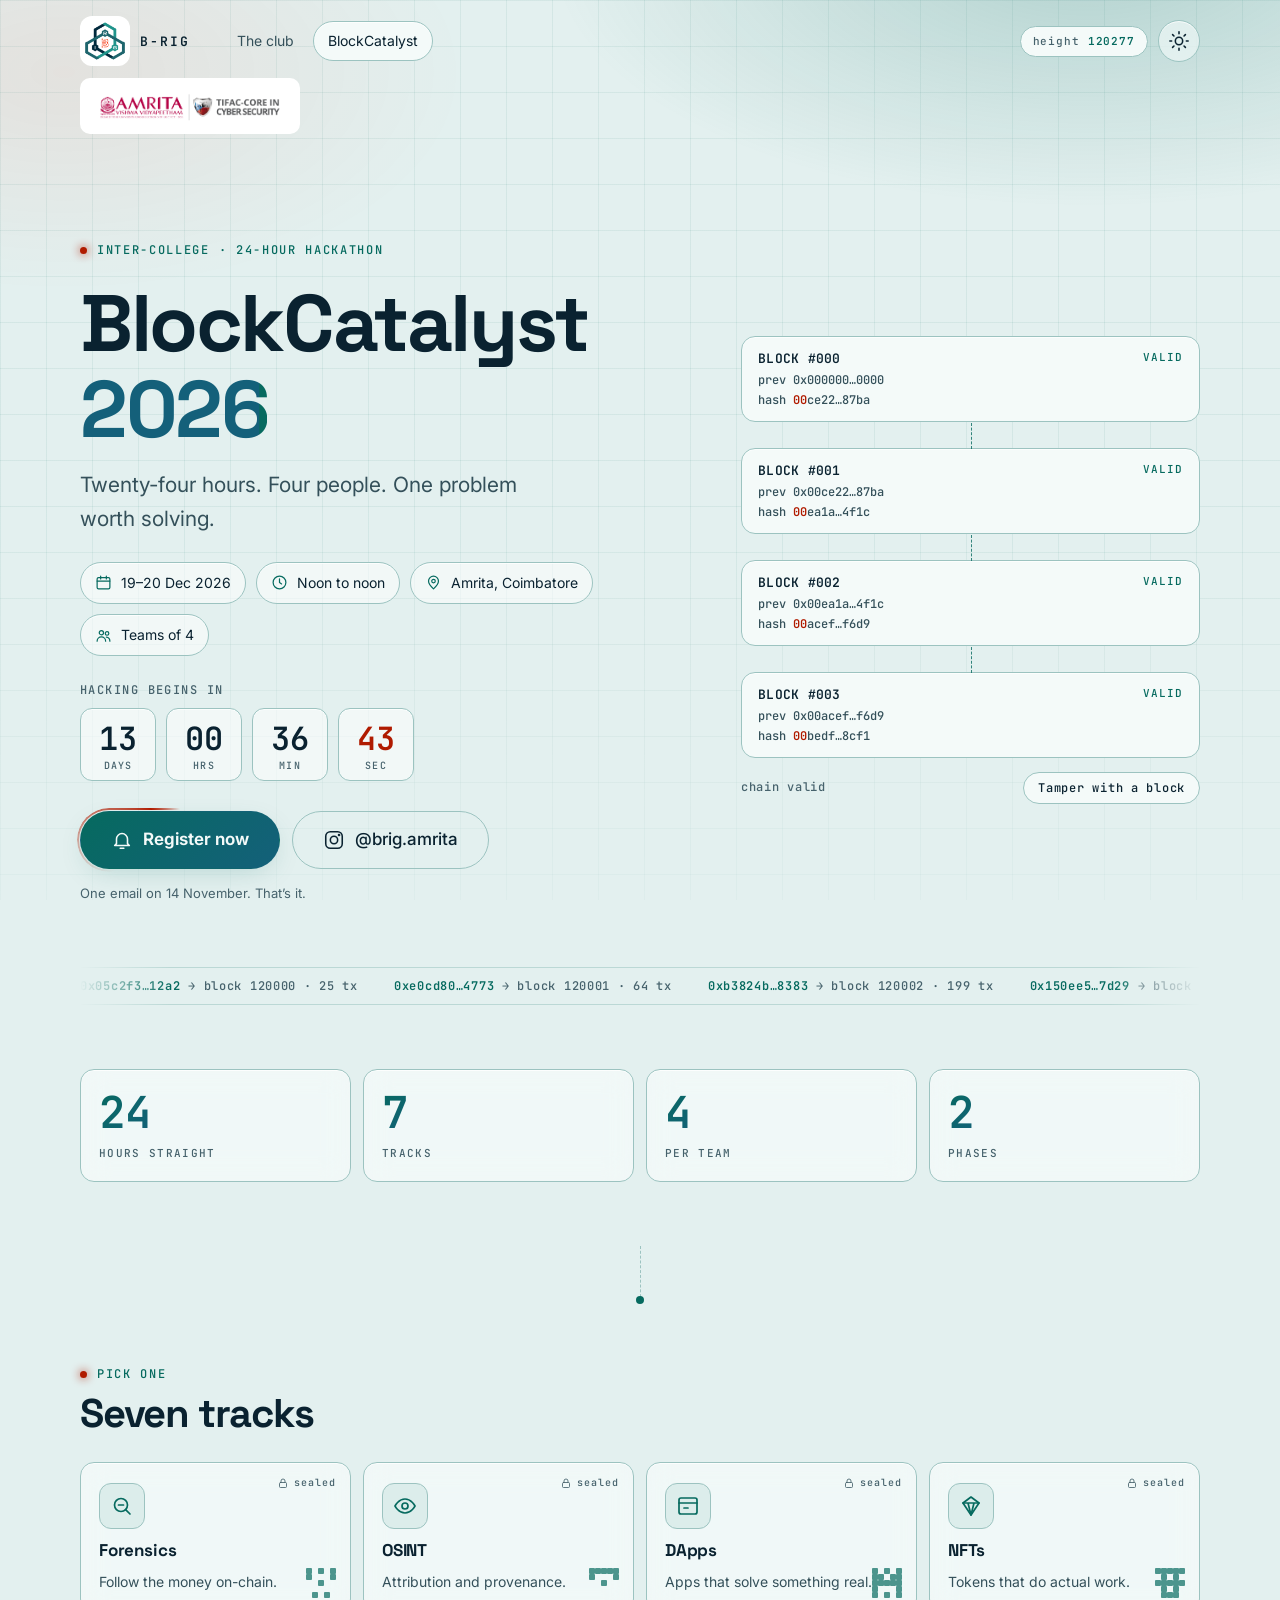
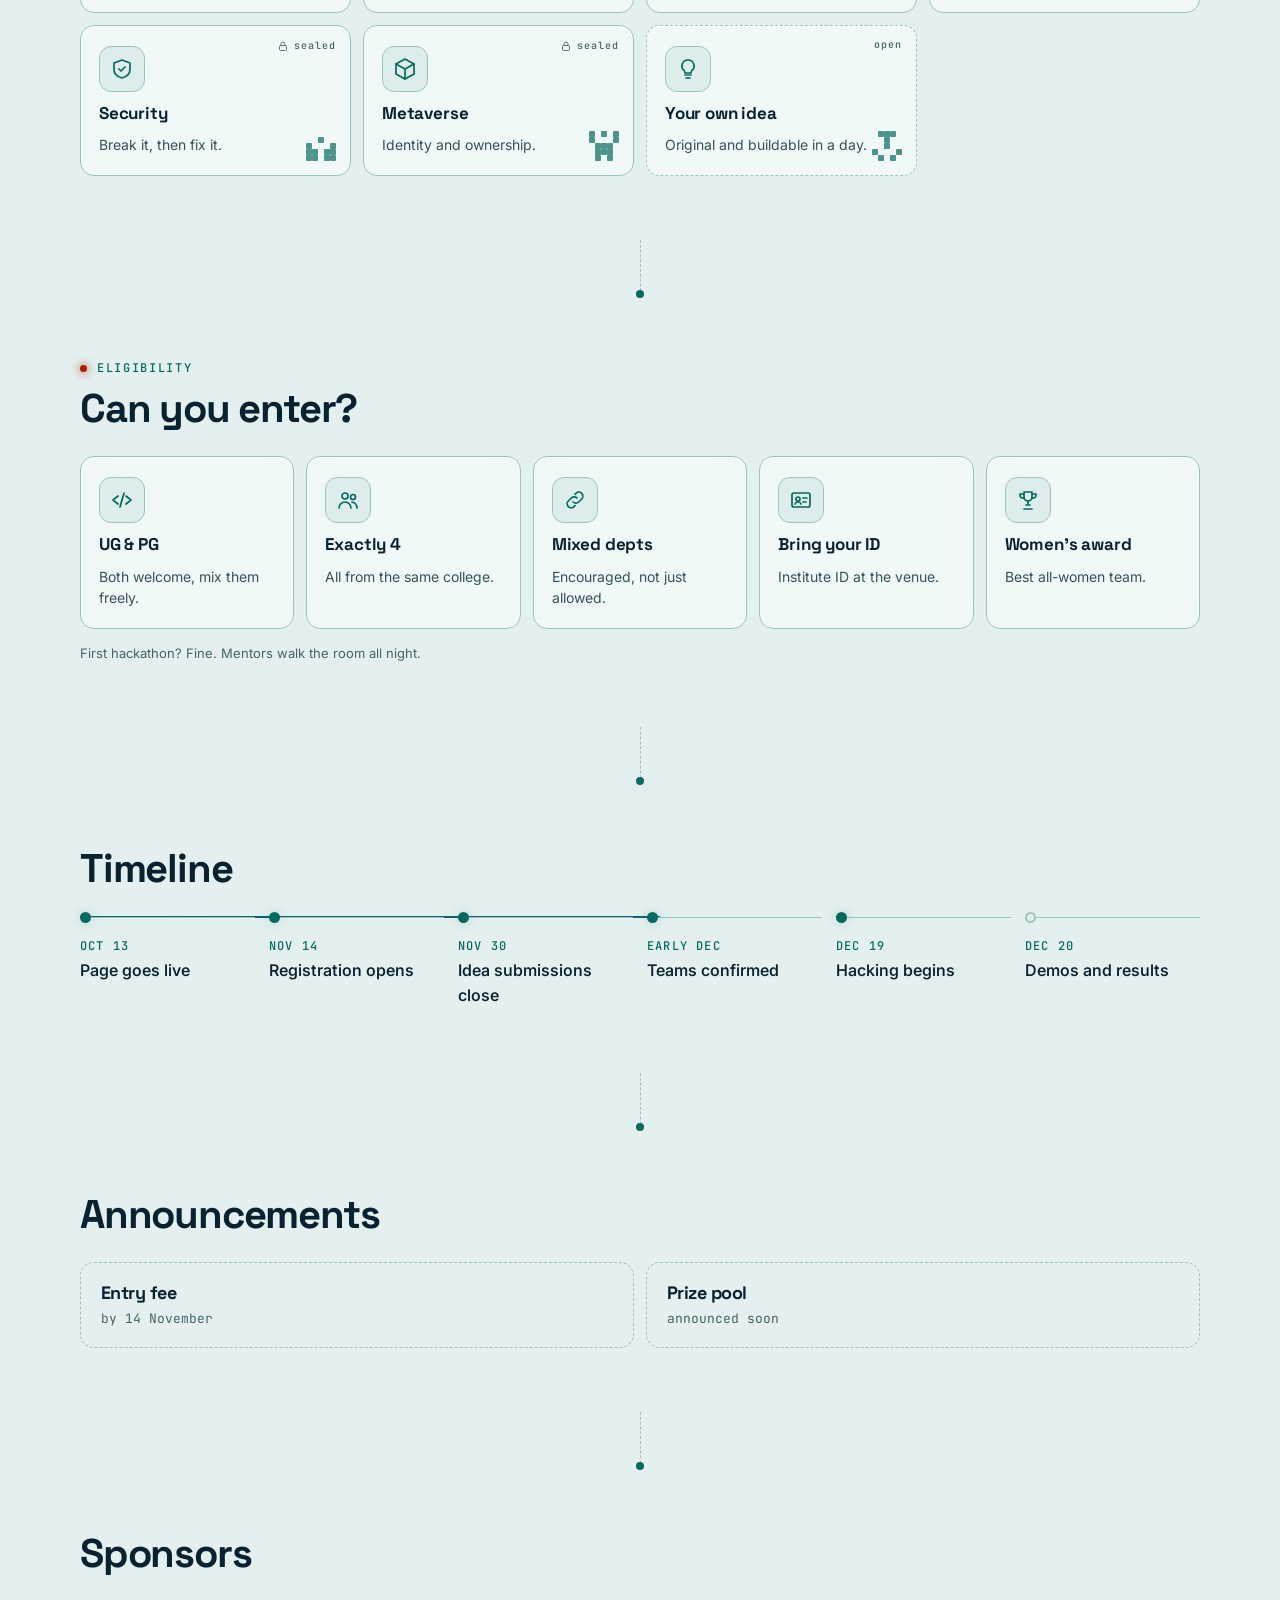
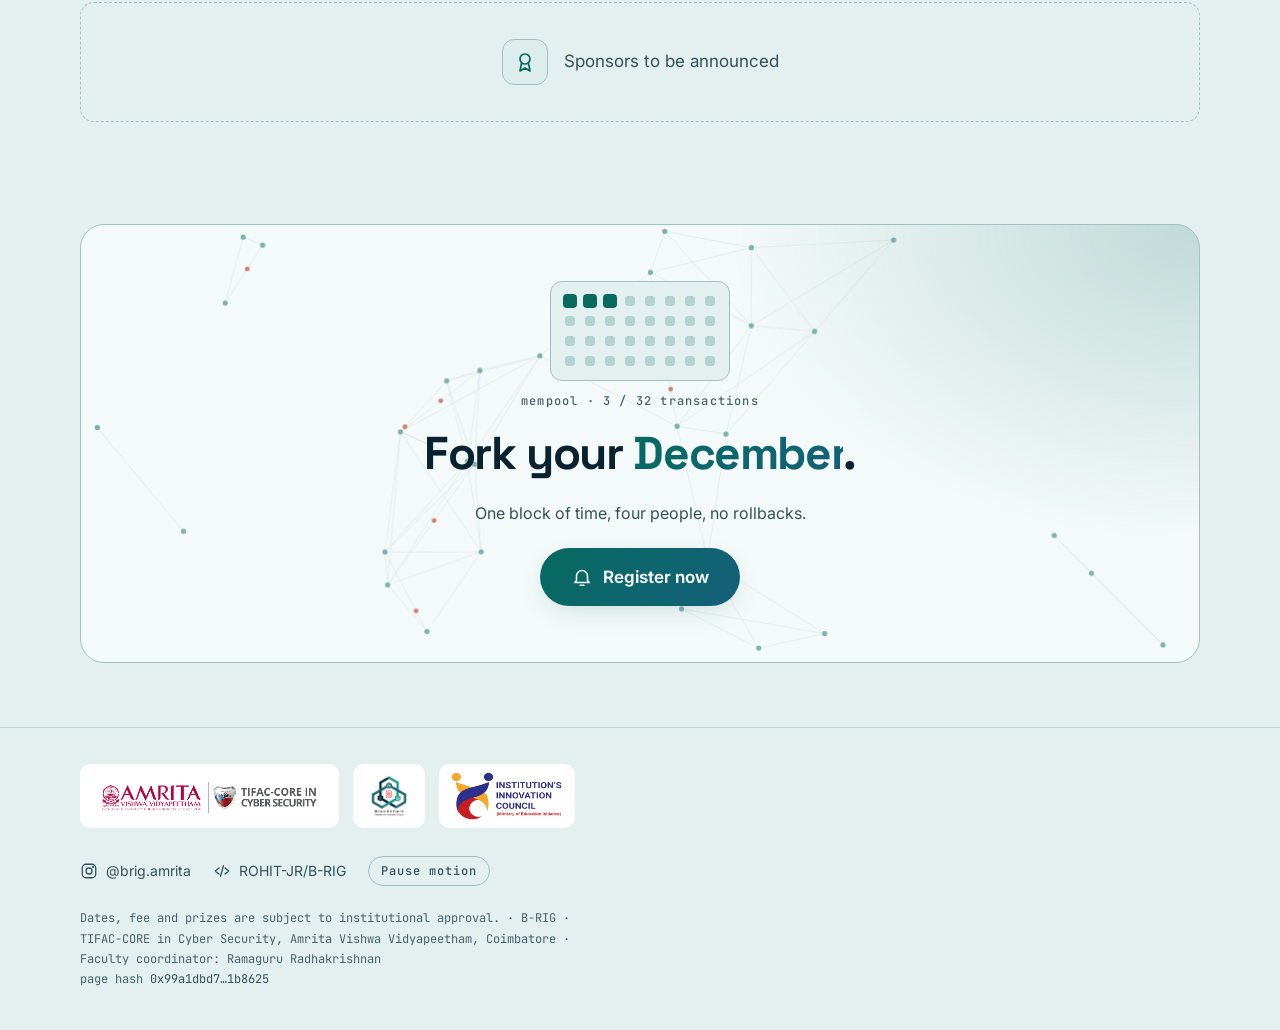
==== commit bdb7f585: "Space Grotesk display headings, tuned for mobile" ====
--- a/blockcatalyst.html
+++ b/blockcatalyst.html
@@ -23,8 +23,8 @@
 <link rel="icon" href="assets/img/logos/brig.png">
 <link rel="preconnect" href="https://fonts.googleapis.com">
 <link rel="preconnect" href="https://fonts.gstatic.com" crossorigin>
-<link href="https://fonts.googleapis.com/css2?family=Inter:wght@400;500;600;700&family=JetBrains+Mono:wght@400;500;600&display=swap" rel="stylesheet">
-<link rel="stylesheet" href="assets/css/style.css?v=17">
+<link href="https://fonts.googleapis.com/css2?family=Inter:wght@400;500;600;700&family=Space+Grotesk:wght@500;600;700&family=JetBrains+Mono:wght@400;500;600&display=swap" rel="stylesheet">
+<link rel="stylesheet" href="assets/css/style.css?v=18">
 </head>
 <body>
 <a class="skip" href="#main">Skip to content</a>
@@ -188,6 +188,6 @@
   <a class="btn btn-primary" data-form href="#"><span data-cta-label>Get notified</span><svg class="ic" aria-hidden="true"><use href="assets/img/icons.svg#arrow"/></svg></a>
 </div>
 
-<script src="assets/js/main.js?v=17"></script>
+<script src="assets/js/main.js?v=18"></script>
 </body>
 </html>
--- a/assets/css/style.css
+++ b/assets/css/style.css
@@ -34,6 +34,7 @@
   --shine: #ffffff;
 
   --sans: 'Inter', system-ui, -apple-system, 'Segoe UI', sans-serif;
+  --display: 'Space Grotesk', 'Inter', system-ui, -apple-system, 'Segoe UI', sans-serif;
   --mono: 'JetBrains Mono', ui-monospace, SFMono-Regular, Menlo, monospace;
   --radius: 14px;
   --wrap: 1200px;
@@ -104,7 +105,9 @@
           mask-image: linear-gradient(#000 55%, rgba(0, 0, 0, .35));
 }
 
-h1, h2, h3 { font-family: var(--sans); font-weight: 650; letter-spacing: -0.025em; line-height: 1.1; margin: 0; }
+/* Space Grotesk for headings: distinctive geometric forms that stay sharp at
+   phone sizes; Inter carries body copy, JetBrains Mono the chain labels. */
+h1, h2, h3 { font-family: var(--display); font-weight: 700; letter-spacing: -0.03em; line-height: 1.08; margin: 0; }
 p { margin: 0; }
 a { color: var(--accent); text-underline-offset: 3px; }
 ul, ol { margin: 0; padding: 0; list-style: none; }
@@ -199,7 +202,7 @@
 .eyebrow::before { content: ""; width: 7px; height: 7px; border-radius: 50%; background: var(--pop); box-shadow: 0 0 10px var(--pop); animation: blink 1.8s ease-in-out infinite; }
 @keyframes blink { 50% { opacity: .35; } }
 
-.hero h1 { font-size: clamp(38px, 7.6vw, 80px); margin: 18px 0 16px; }
+.hero h1 { font-size: clamp(34px, 7.6vw, 80px); margin: 18px 0 16px; }
 .grad-text { background: var(--grad); -webkit-background-clip: text; background-clip: text; color: transparent; }
 .hero .sub { font-size: clamp(17px, 2vw, 21px); color: var(--muted); max-width: 34ch; }
 
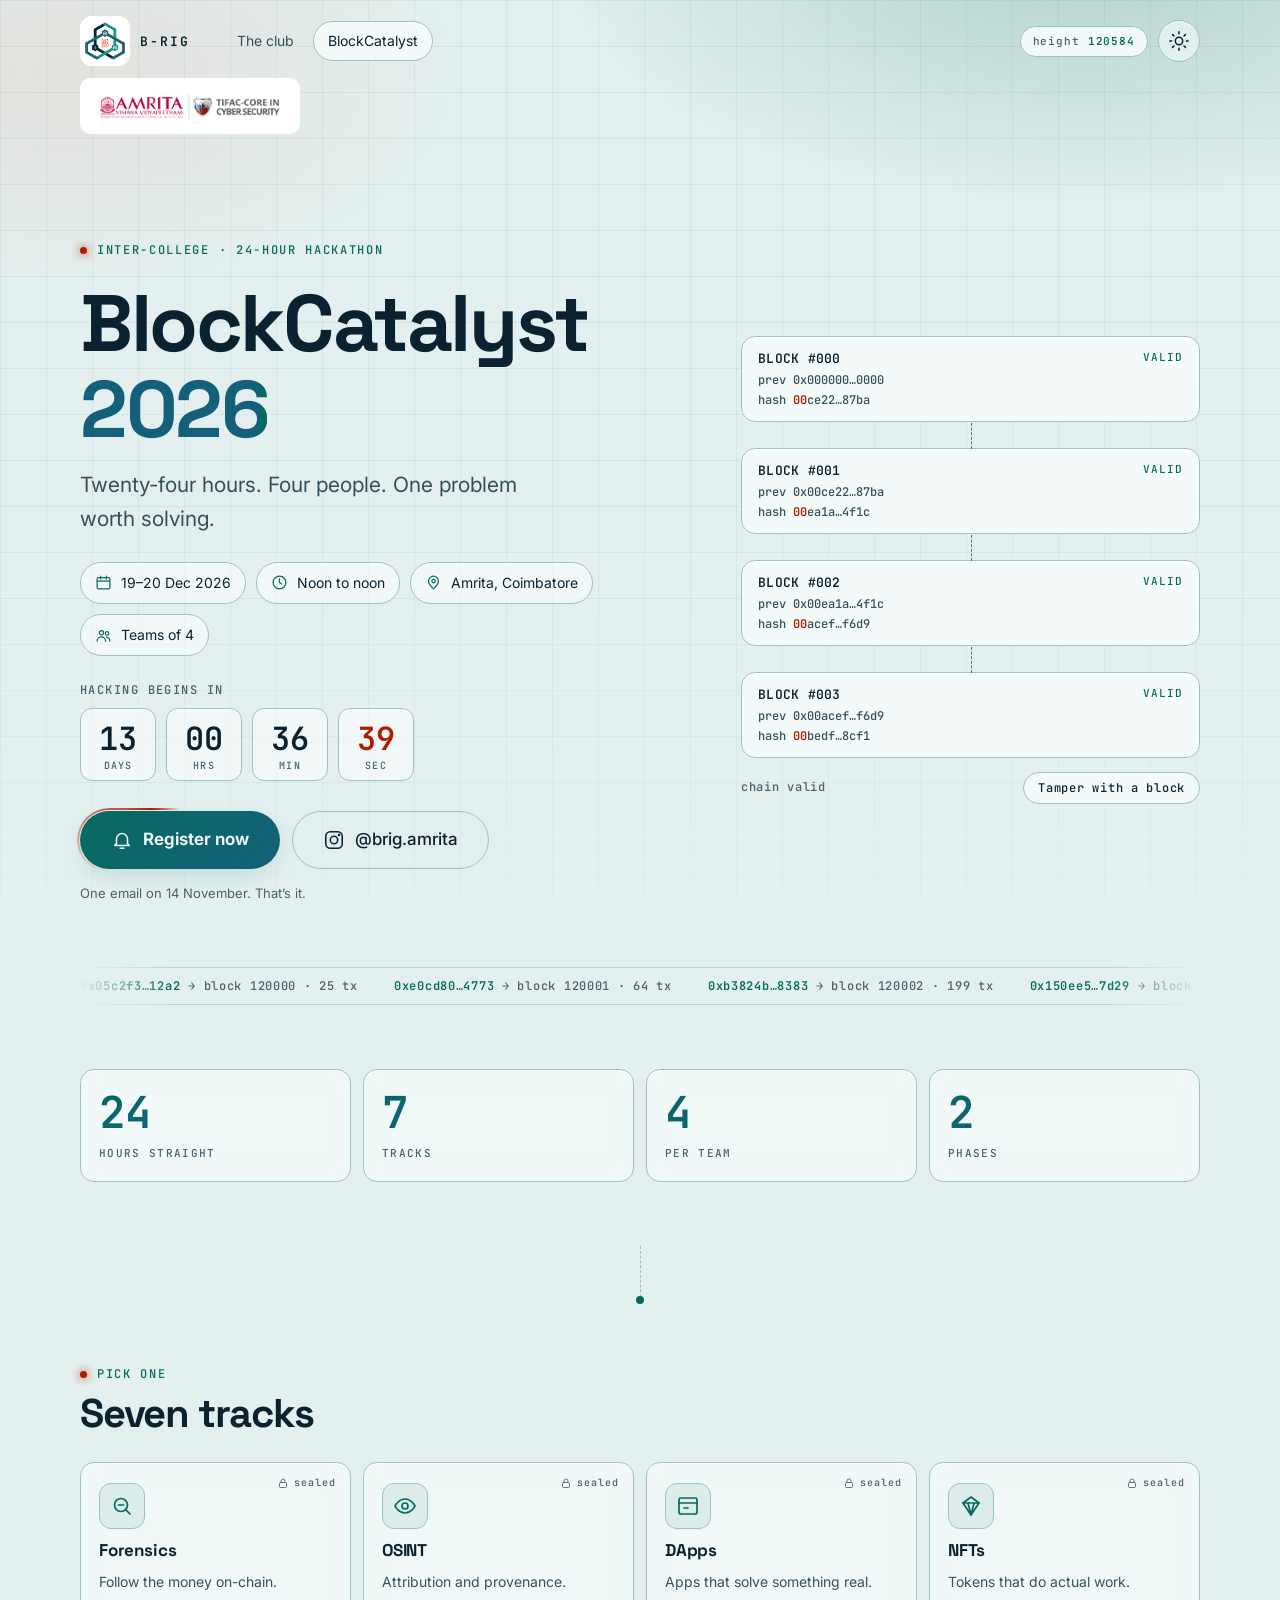
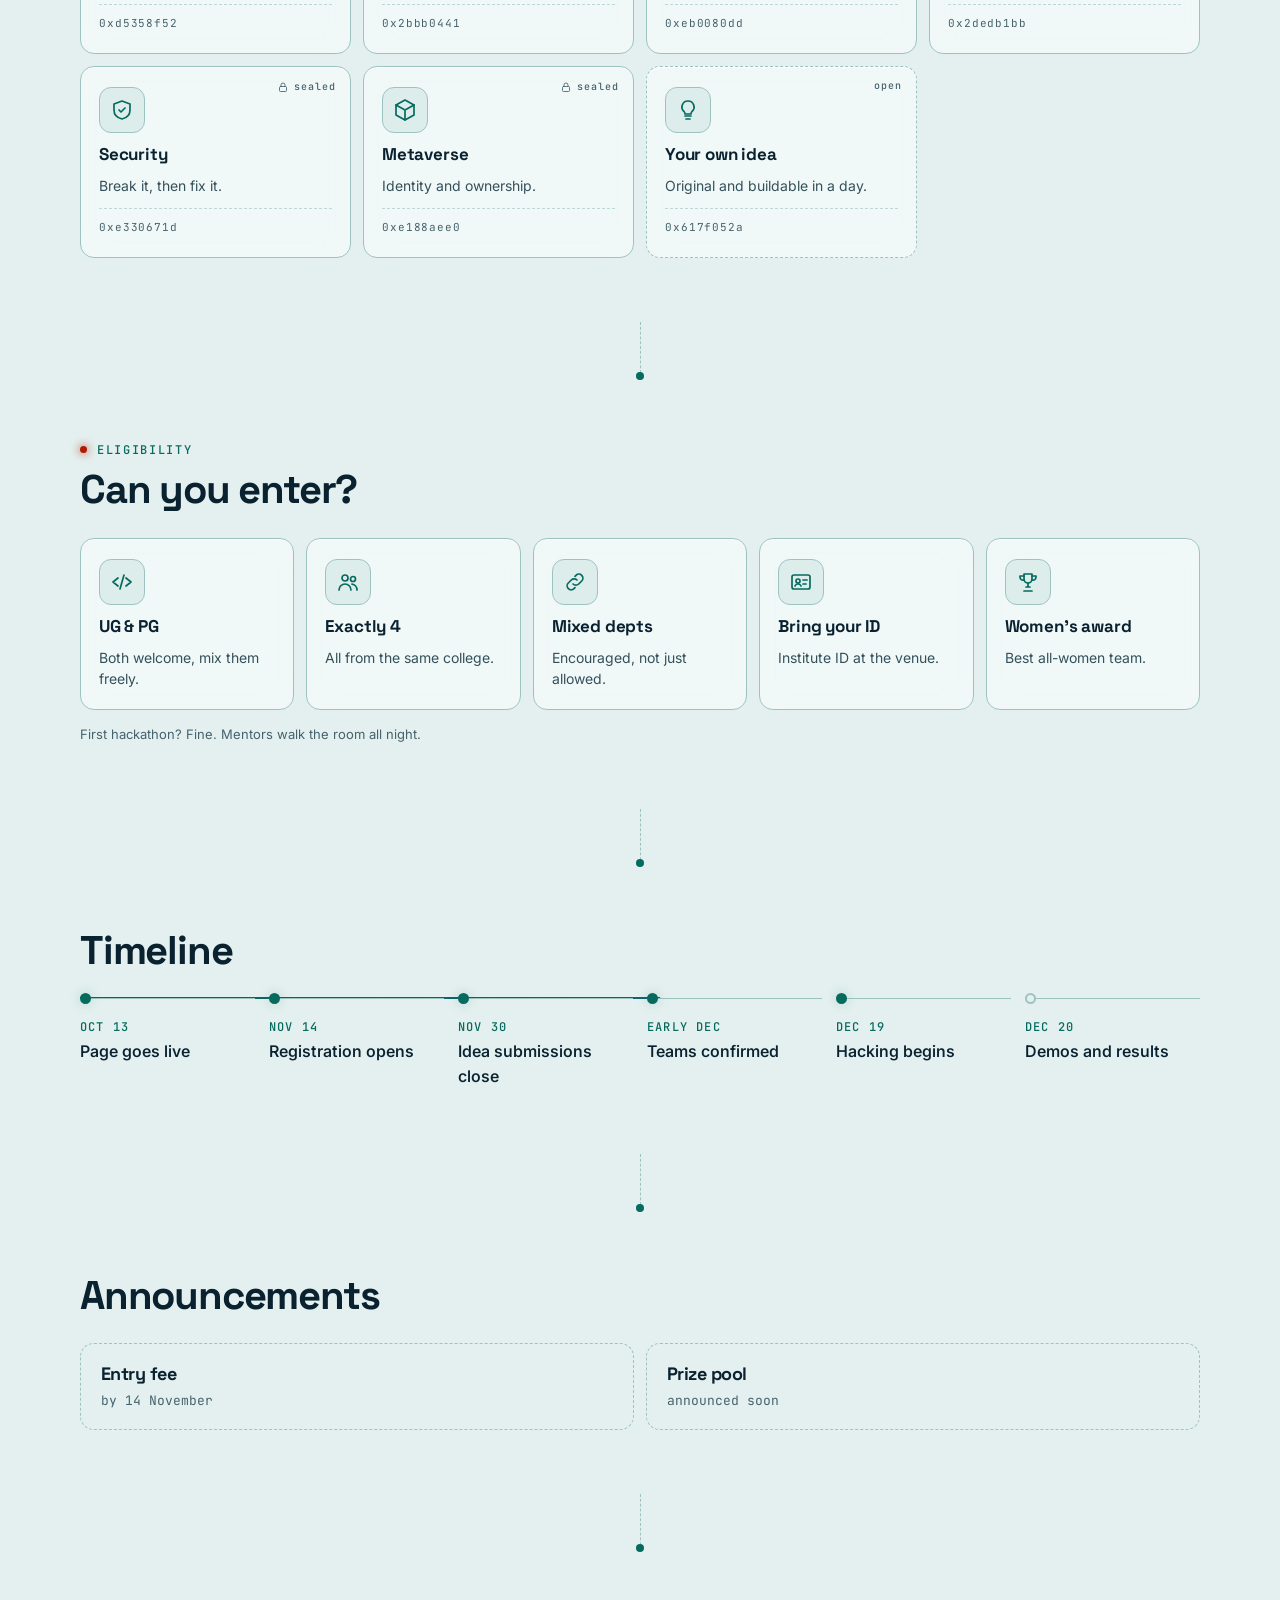
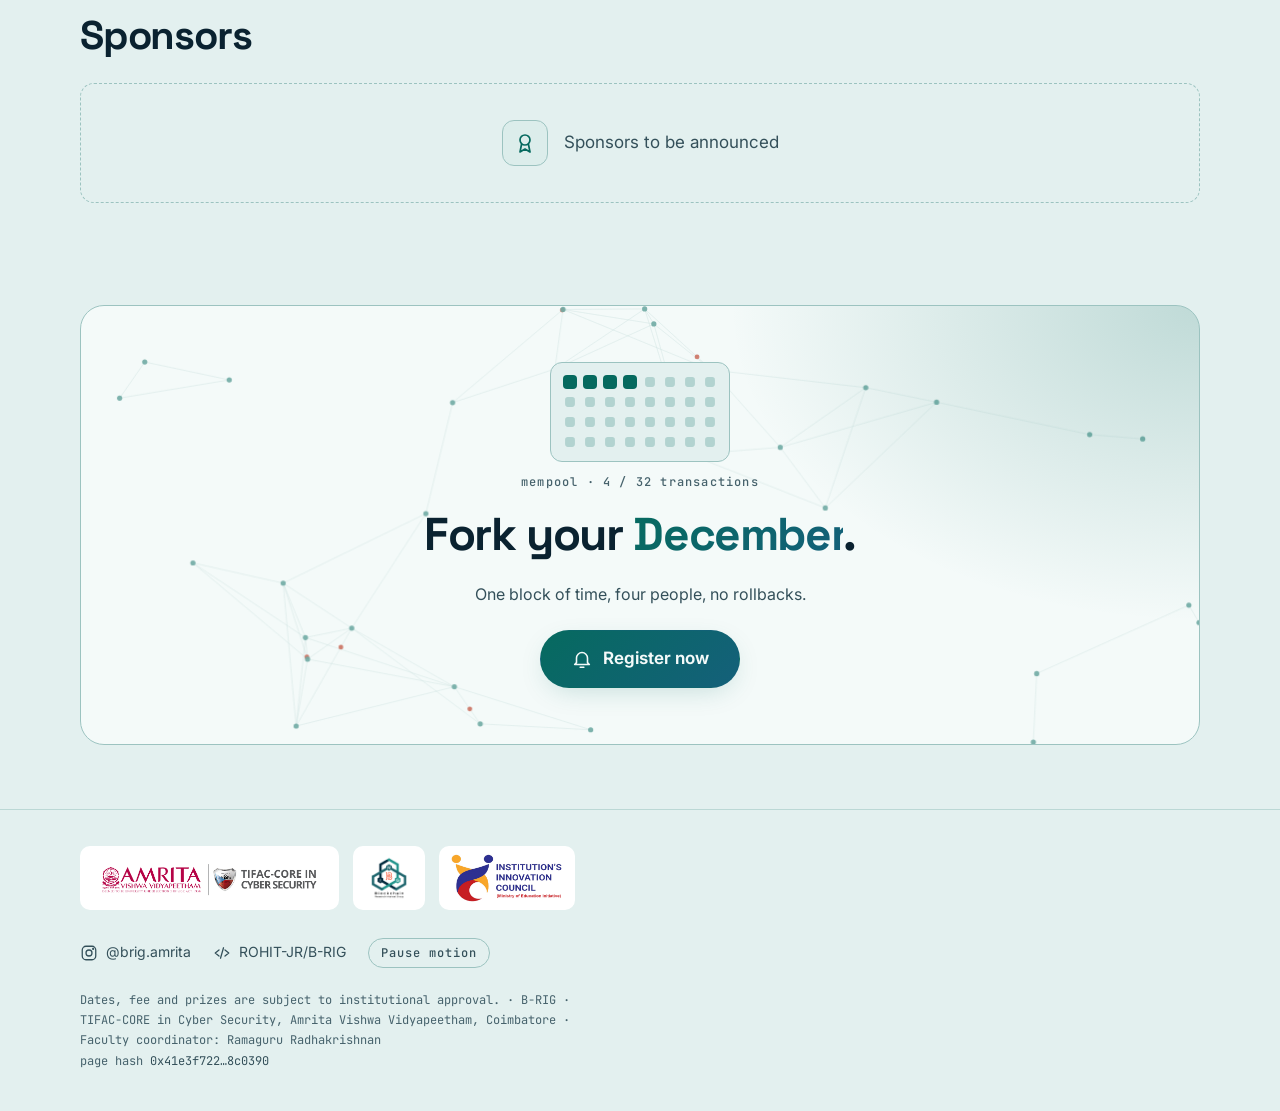
==== commit 1dc258ba: "Replace pixel identicons with inline hash fingerprint on track tiles" ====
--- a/blockcatalyst.html
+++ b/blockcatalyst.html
@@ -24,7 +24,7 @@
 <link rel="preconnect" href="https://fonts.googleapis.com">
 <link rel="preconnect" href="https://fonts.gstatic.com" crossorigin>
 <link href="https://fonts.googleapis.com/css2?family=Inter:wght@400;500;600;700&family=Space+Grotesk:wght@500;600;700&family=JetBrains+Mono:wght@400;500;600&display=swap" rel="stylesheet">
-<link rel="stylesheet" href="assets/css/style.css?v=18">
+<link rel="stylesheet" href="assets/css/style.css?v=19">
 </head>
 <body>
 <a class="skip" href="#main">Skip to content</a>
@@ -188,6 +188,6 @@
   <a class="btn btn-primary" data-form href="#"><span data-cta-label>Get notified</span><svg class="ic" aria-hidden="true"><use href="assets/img/icons.svg#arrow"/></svg></a>
 </div>
 
-<script src="assets/js/main.js?v=18"></script>
+<script src="assets/js/main.js?v=19"></script>
 </body>
 </html>
--- a/assets/css/style.css
+++ b/assets/css/style.css
@@ -571,10 +571,9 @@
 }
 @media (hover: hover) and (pointer: fine) { .tile:hover::after { opacity: 1; } }
 
-/* hash identicon on each track tile */
-.ident { position: absolute; right: 14px; bottom: 14px; width: 30px; height: 30px; color: var(--accent); opacity: .7; }
-.tile .ident + * { }
-.tile:hover .ident { opacity: 1; }
+/* hash fingerprint at the foot of each track tile */
+.tilehash { margin-top: auto; padding-top: 10px; border-top: 1px dashed var(--line-soft); font-size: 11px; letter-spacing: .08em; color: var(--dim); transition: color .2s ease; }
+.tile:hover .tilehash { color: var(--accent); }
 
 /* live block height chip in the header */
 .height-chip {
